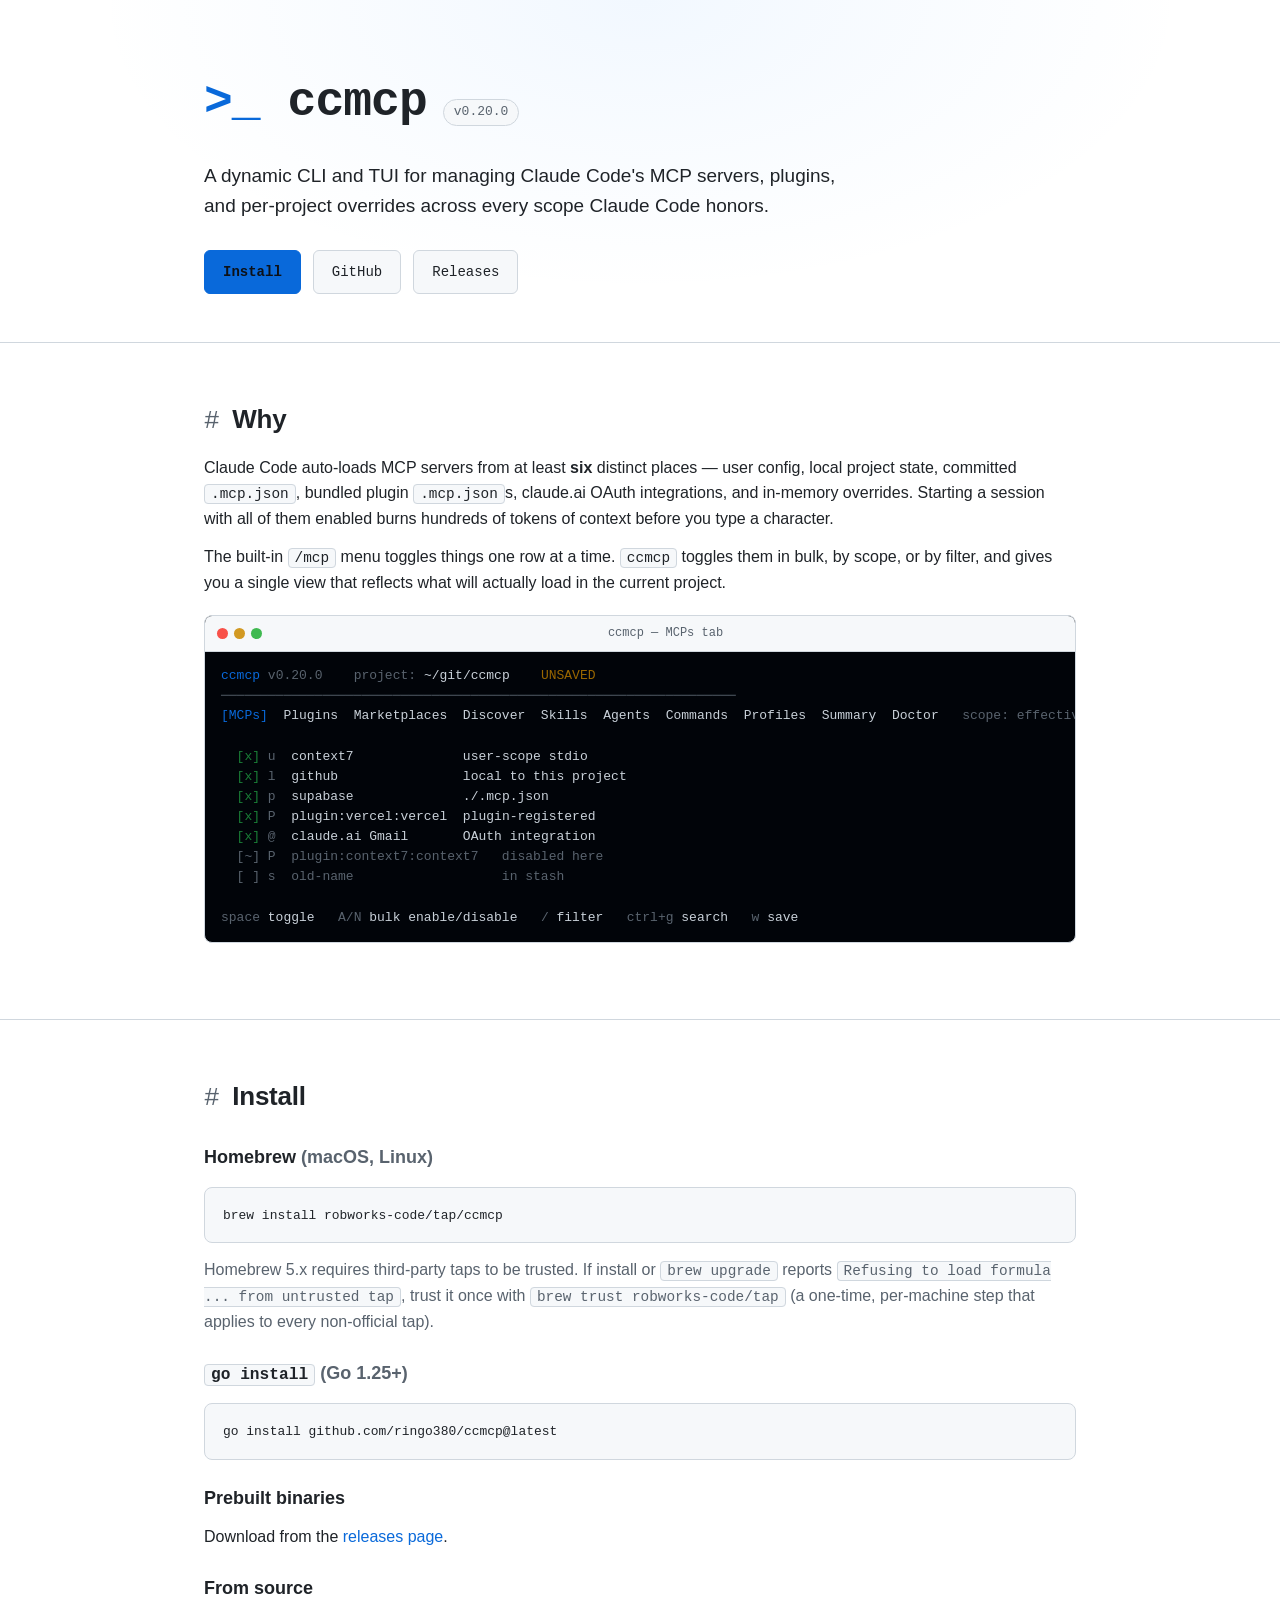
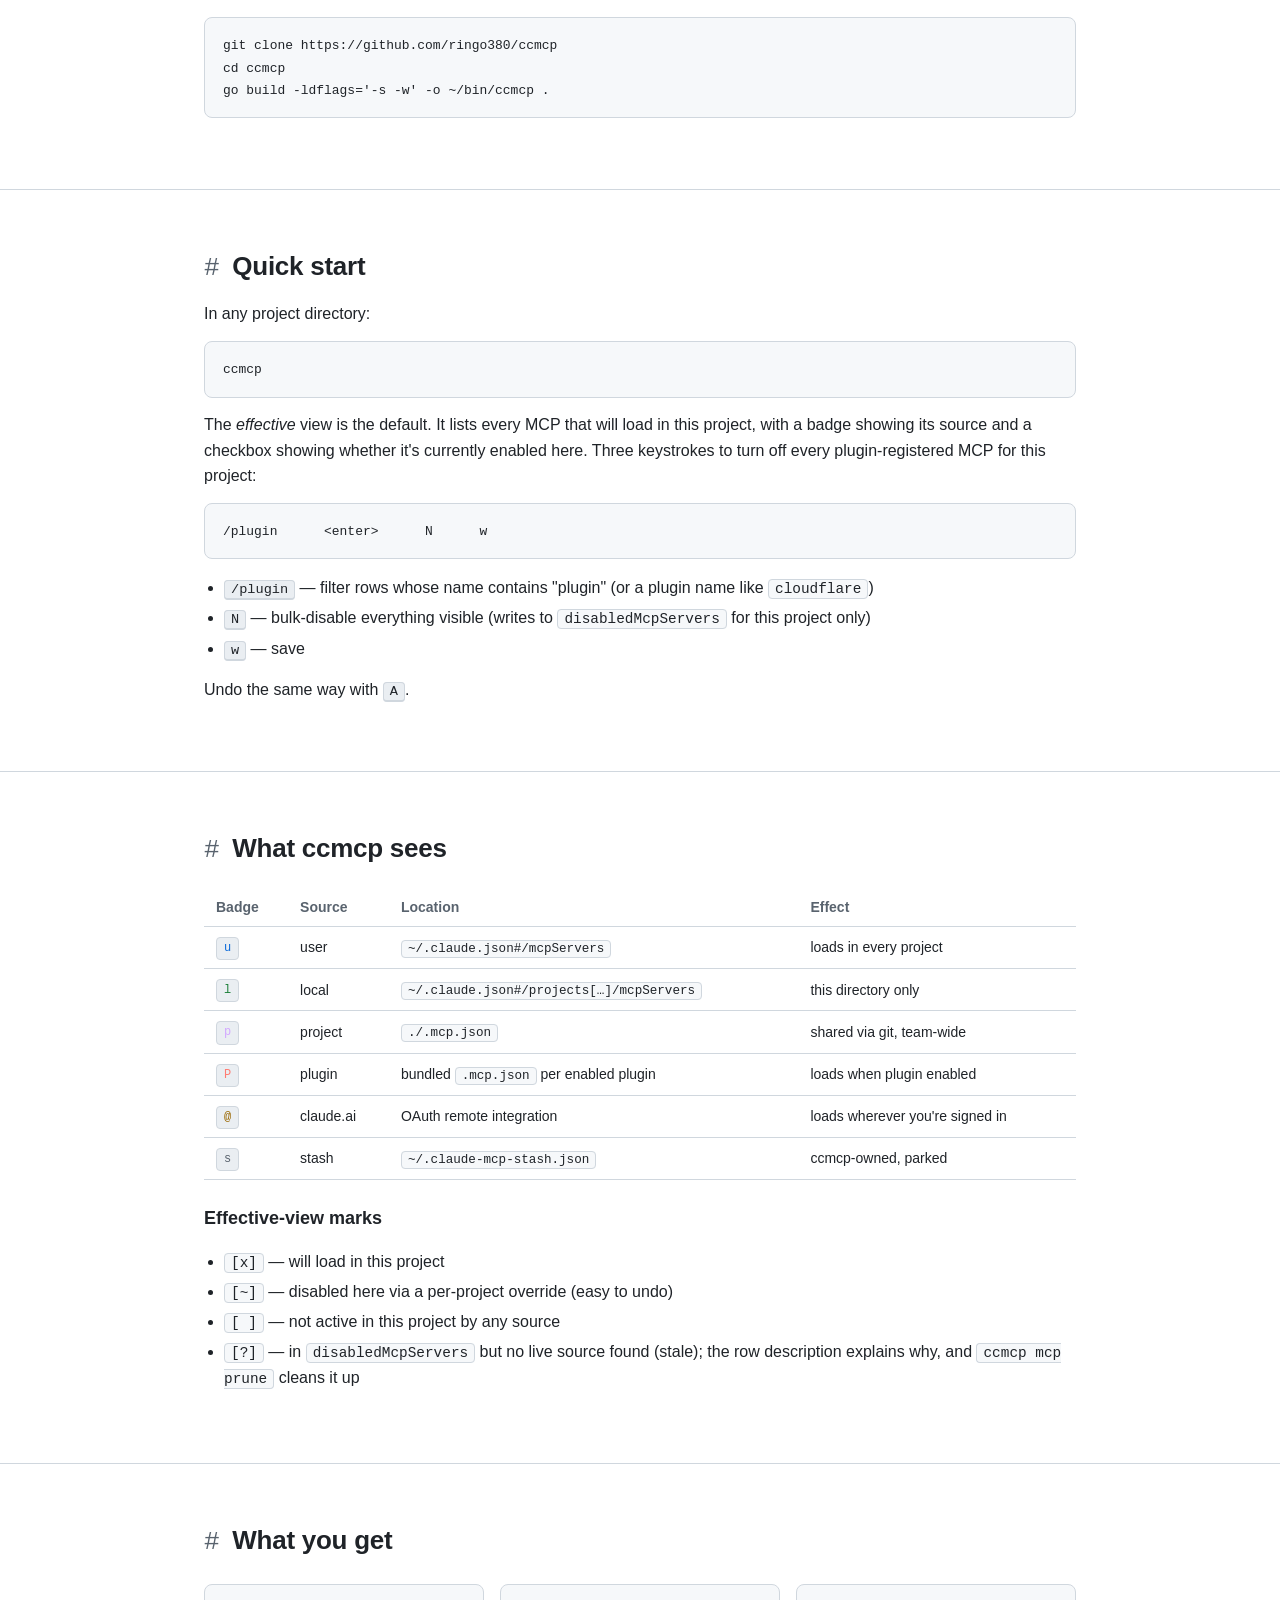
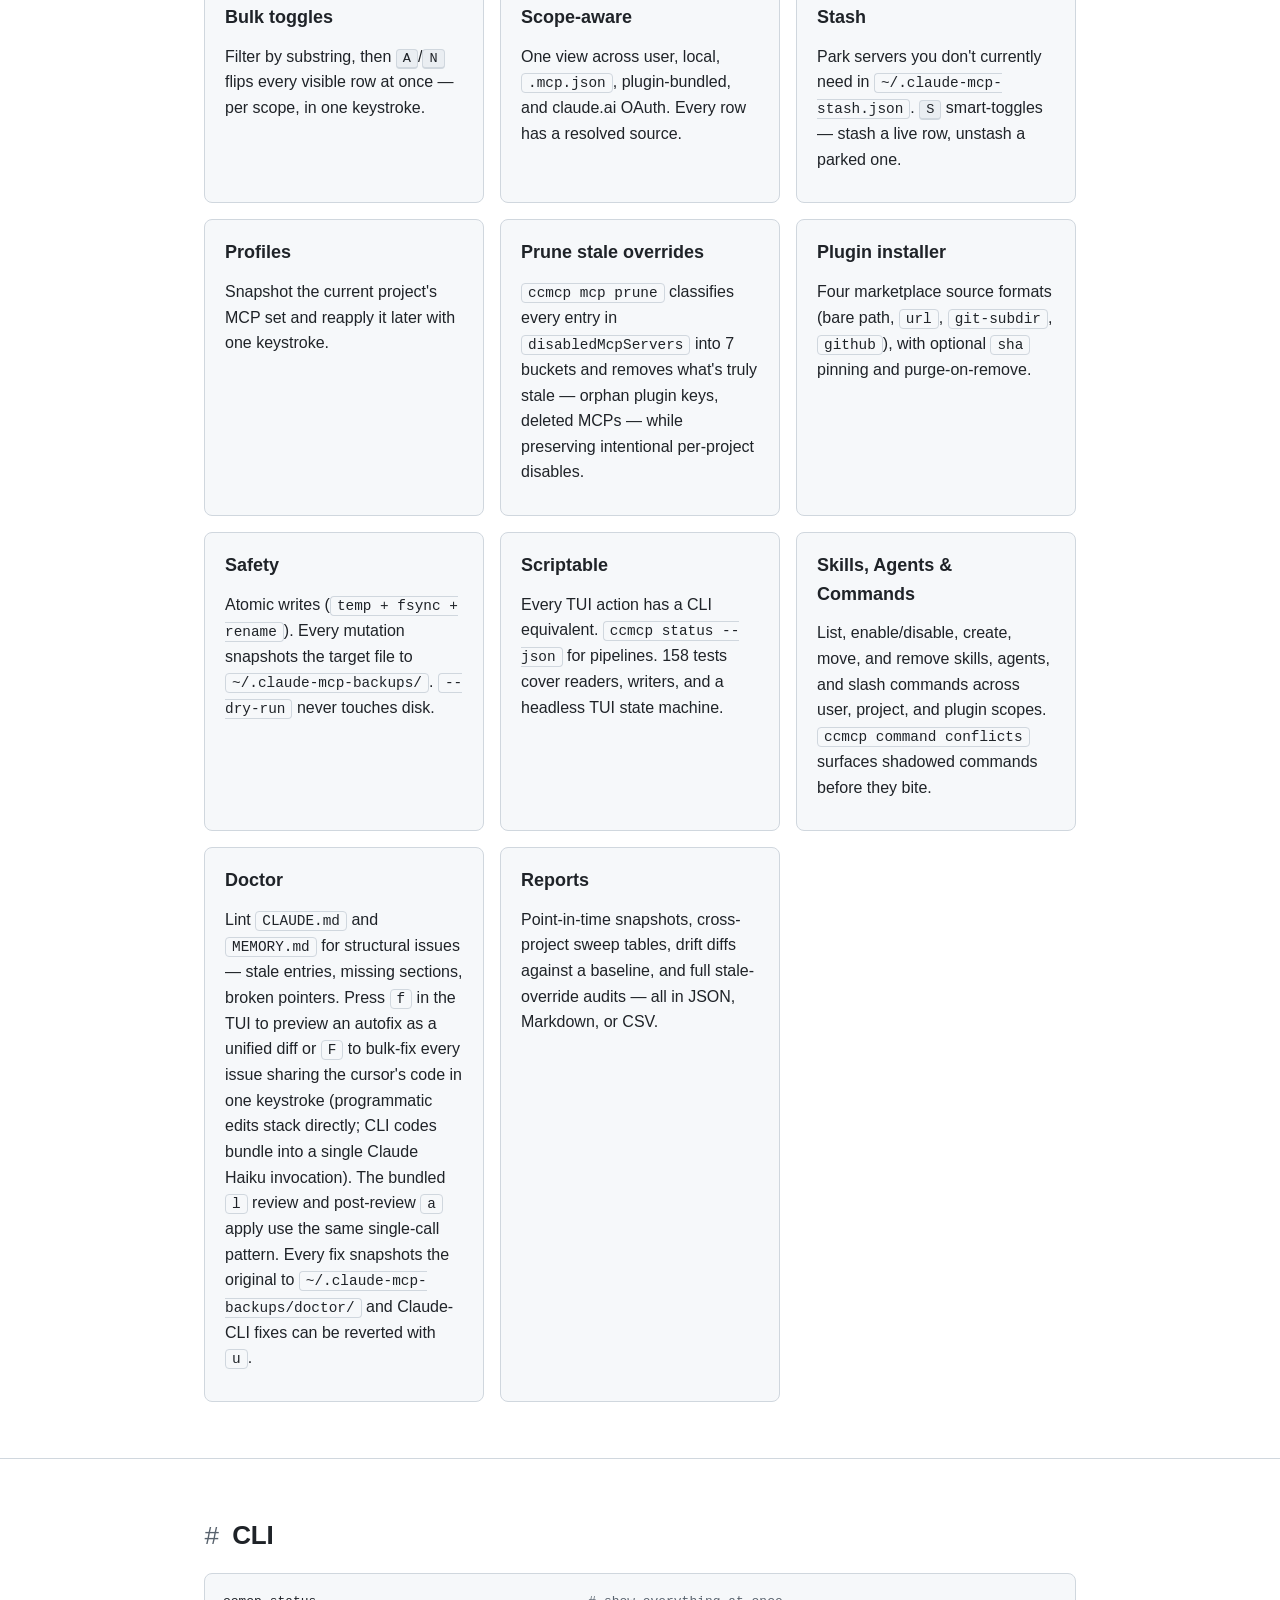
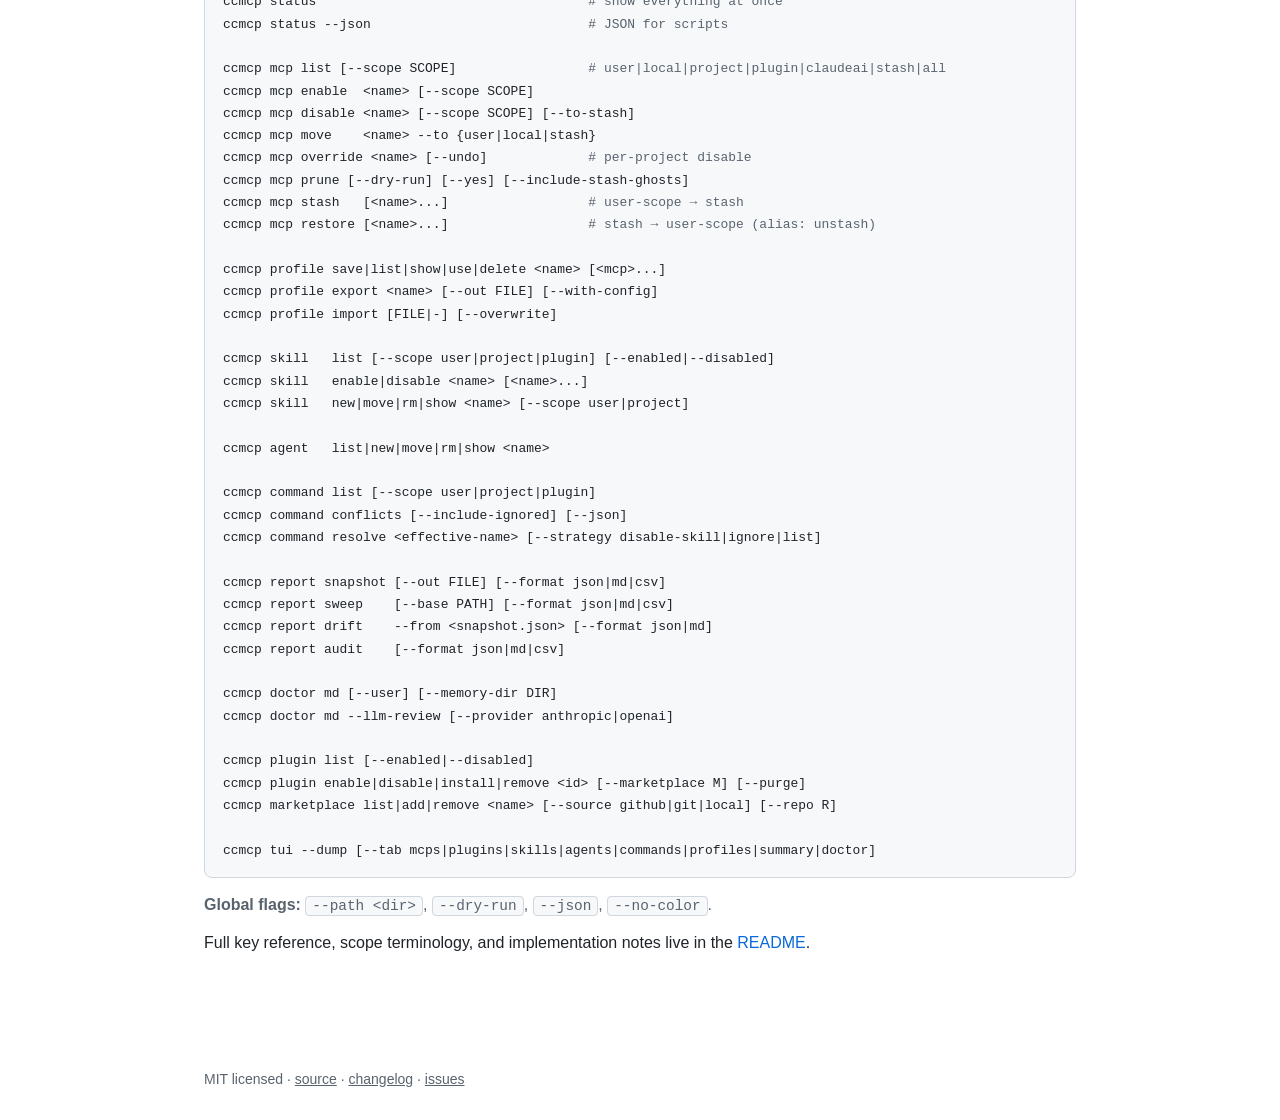
==== docs/ccmcp/index.html @ 75271617 "docs(ccmcp): note Homebrew 5.x tap-trust step in install" ====
<!doctype html>
<html lang="en">
<head>
<meta charset="utf-8">
<meta name="viewport" content="width=device-width,initial-scale=1">
<title>ccmcp — manage Claude Code MCP servers</title>
<meta name="description" content="A dynamic CLI and TUI for managing Claude Code MCP servers, plugins, and per-project overrides across every scope Claude Code honors.">
<meta property="og:title" content="ccmcp">
<meta property="og:description" content="Bulk-toggle Claude Code MCP servers by scope, filter, or plugin. One view across user, local, project, plugin, and claude.ai sources.">
<meta property="og:type" content="website">
<meta property="og:url" content="https://ringo380.github.io/ccmcp/">
<link rel="icon" href="data:image/svg+xml,%3Csvg xmlns='http://www.w3.org/2000/svg' viewBox='0 0 64 64'%3E%3Crect width='64' height='64' rx='10' fill='%230d1117'/%3E%3Ctext x='50%25' y='56%25' font-family='ui-monospace,monospace' font-size='34' font-weight='700' text-anchor='middle' fill='%2358a6ff'%3E&gt;_%3C/text%3E%3C/svg%3E">
<style>
  :root {
    --bg: #0d1117;
    --bg-2: #161b22;
    --bg-3: #1f2630;
    --border: #30363d;
    --fg: #e6edf3;
    --fg-dim: #8b949e;
    --accent: #58a6ff;
    --accent-2: #7ee787;
    --warn: #f0b429;
    --mono: ui-monospace, SFMono-Regular, "SF Mono", Menlo, Consolas, monospace;
    --sans: -apple-system, BlinkMacSystemFont, "Segoe UI", Helvetica, Arial, sans-serif;
  }
  @media (prefers-color-scheme: light) {
    :root {
      --bg: #ffffff;
      --bg-2: #f6f8fa;
      --bg-3: #eaeef2;
      --border: #d0d7de;
      --fg: #1f2328;
      --fg-dim: #59636e;
      --accent: #0969da;
      --accent-2: #1a7f37;
      --warn: #9a6700;
    }
  }
  * { box-sizing: border-box; }
  html, body { margin: 0; padding: 0; }
  body {
    font-family: var(--sans);
    background: var(--bg);
    color: var(--fg);
    line-height: 1.6;
    -webkit-font-smoothing: antialiased;
  }
  a { color: var(--accent); text-decoration: none; }
  a:hover { text-decoration: underline; }
  code, kbd {
    font-family: var(--mono);
    font-size: 0.9em;
  }
  :not(pre) > code {
    background: var(--bg-2);
    border: 1px solid var(--border);
    border-radius: 4px;
    padding: 1px 6px;
  }
  kbd {
    background: var(--bg-3);
    border: 1px solid var(--border);
    border-bottom-width: 2px;
    border-radius: 4px;
    padding: 1px 6px;
    font-size: 0.85em;
  }
  pre {
    background: var(--bg-2);
    border: 1px solid var(--border);
    border-radius: 8px;
    padding: 16px 18px;
    overflow-x: auto;
    font-family: var(--mono);
    font-size: 0.9em;
    line-height: 1.55;
  }
  pre code { background: none; border: 0; padding: 0; }
  .wrap { max-width: 920px; margin: 0 auto; padding: 0 24px; }
  header.hero {
    padding: 64px 0 48px;
    border-bottom: 1px solid var(--border);
    background: radial-gradient(ellipse at top, rgba(88,166,255,0.08), transparent 60%);
  }
  .title-row {
    display: flex;
    align-items: baseline;
    gap: 16px;
    flex-wrap: wrap;
  }
  h1 {
    font-family: var(--mono);
    font-size: 48px;
    margin: 0;
    letter-spacing: -0.02em;
  }
  .prompt { color: var(--accent); }
  .tag {
    font-family: var(--mono);
    font-size: 13px;
    color: var(--fg-dim);
    background: var(--bg-2);
    border: 1px solid var(--border);
    border-radius: 999px;
    padding: 2px 10px;
  }
  .lede {
    font-size: 19px;
    color: var(--fg);
    max-width: 640px;
    margin: 20px 0 28px;
  }
  .cta {
    display: flex;
    gap: 12px;
    flex-wrap: wrap;
  }
  .btn {
    display: inline-block;
    font-family: var(--mono);
    font-size: 14px;
    padding: 10px 18px;
    border-radius: 6px;
    border: 1px solid var(--border);
    background: var(--bg-2);
    color: var(--fg);
  }
  .btn:hover { background: var(--bg-3); text-decoration: none; }
  .btn.primary { background: var(--accent); border-color: var(--accent); color: #0d1117; font-weight: 600; }
  .btn.primary:hover { filter: brightness(1.1); }
  section { padding: 56px 0; border-bottom: 1px solid var(--border); }
  section:last-of-type { border-bottom: 0; }
  h2 {
    font-size: 26px;
    margin: 0 0 8px;
    letter-spacing: -0.01em;
  }
  h2 .hash {
    color: var(--fg-dim);
    font-family: var(--mono);
    font-weight: 400;
    margin-right: 6px;
  }
  h3 { font-size: 18px; margin: 24px 0 8px; }
  p { margin: 12px 0; }
  .muted { color: var(--fg-dim); }
  ul { padding-left: 20px; }
  ul li { margin: 4px 0; }
  .grid {
    display: grid;
    grid-template-columns: repeat(auto-fit, minmax(260px, 1fr));
    gap: 16px;
    margin-top: 20px;
  }
  .card {
    background: var(--bg-2);
    border: 1px solid var(--border);
    border-radius: 8px;
    padding: 18px 20px;
  }
  .card h3 { margin-top: 0; }
  .badge {
    display: inline-block;
    font-family: var(--mono);
    font-size: 12px;
    padding: 1px 7px;
    border-radius: 4px;
    background: var(--bg-3);
    border: 1px solid var(--border);
    color: var(--fg-dim);
    margin-right: 6px;
  }
  .badge.u { color: var(--accent); }
  .badge.l { color: var(--accent-2); }
  .badge.p { color: #d2a8ff; }
  .badge.P { color: #ff7b72; }
  .badge.at { color: var(--warn); }
  .badge.s { color: var(--fg-dim); }
  table {
    width: 100%;
    border-collapse: collapse;
    margin-top: 16px;
    font-size: 14px;
  }
  th, td {
    text-align: left;
    padding: 8px 12px;
    border-bottom: 1px solid var(--border);
  }
  th { color: var(--fg-dim); font-weight: 600; }
  td code { white-space: nowrap; }
  .term {
    background: #010409;
    border: 1px solid var(--border);
    border-radius: 8px;
    overflow: hidden;
    margin: 20px 0;
    font-family: var(--mono);
    font-size: 13px;
    line-height: 1.55;
  }
  .term-bar {
    background: var(--bg-2);
    padding: 8px 12px;
    display: flex;
    gap: 6px;
    align-items: center;
    border-bottom: 1px solid var(--border);
  }
  .term-bar .dot { width: 11px; height: 11px; border-radius: 50%; background: #30363d; }
  .term-bar .dot.r { background: #f85149; }
  .term-bar .dot.y { background: #d29922; }
  .term-bar .dot.g { background: #3fb950; }
  .term-bar .title {
    margin-left: auto;
    margin-right: auto;
    color: var(--fg-dim);
    font-size: 12px;
  }
  .term-body { padding: 14px 16px; color: #c9d1d9; white-space: pre; overflow-x: auto; }
  .term-body .acc { color: var(--accent); }
  .term-body .grn { color: var(--accent-2); }
  .term-body .dim { color: var(--fg-dim); }
  .term-body .warn { color: var(--warn); }
  footer {
    padding: 32px 0 48px;
    color: var(--fg-dim);
    font-size: 14px;
  }
  footer a { color: var(--fg-dim); text-decoration: underline; }
  footer a:hover { color: var(--fg); }
  @media (max-width: 600px) {
    h1 { font-size: 36px; }
    .lede { font-size: 17px; }
    section { padding: 40px 0; }
  }
</style>
</head>
<body>

<header class="hero">
  <div class="wrap">
    <div class="title-row">
      <h1><span class="prompt">&gt;_</span> ccmcp</h1>
      <span class="tag" id="version">v0.20.0</span>
    </div>
    <p class="lede">A dynamic CLI and TUI for managing Claude Code's MCP servers, plugins, and per-project overrides across every scope Claude Code honors.</p>
    <div class="cta">
      <a class="btn primary" href="#install">Install</a>
      <a class="btn" href="https://github.com/ringo380/ccmcp">GitHub</a>
      <a class="btn" href="https://github.com/ringo380/ccmcp/releases/latest">Releases</a>
    </div>
  </div>
</header>

<section id="why">
  <div class="wrap">
    <h2><span class="hash">#</span> Why</h2>
    <p>Claude Code auto-loads MCP servers from at least <strong>six</strong> distinct places — user config, local project state, committed <code>.mcp.json</code>, bundled plugin <code>.mcp.json</code>s, claude.ai OAuth integrations, and in-memory overrides. Starting a session with all of them enabled burns hundreds of tokens of context before you type a character.</p>
    <p>The built-in <code>/mcp</code> menu toggles things one row at a time. <code>ccmcp</code> toggles them in bulk, by scope, or by filter, and gives you a single view that reflects what will actually load in the current project.</p>

    <div class="term">
      <div class="term-bar">
        <span class="dot r"></span><span class="dot y"></span><span class="dot g"></span>
        <span class="title">ccmcp — MCPs tab</span>
      </div>
      <div class="term-body"><span class="acc">ccmcp</span> <span class="dim">v0.20.0</span>    <span class="dim">project:</span> ~/git/ccmcp    <span class="warn">UNSAVED</span>
<span class="dim">──────────────────────────────────────────────────────────────────</span>
<span class="acc">[MCPs]</span>  Plugins  Marketplaces  Discover  Skills  Agents  Commands  Profiles  Summary  Doctor   <span class="dim">scope: effective</span>

  <span class="grn">[x]</span> <span class="dim">u</span>  context7              user-scope stdio
  <span class="grn">[x]</span> <span class="dim">l</span>  github                local to this project
  <span class="grn">[x]</span> <span class="dim">p</span>  supabase              ./.mcp.json
  <span class="grn">[x]</span> <span class="dim">P</span>  plugin:vercel:vercel  plugin-registered
  <span class="grn">[x]</span> <span class="dim">@</span>  claude.ai Gmail       OAuth integration
  <span class="dim">[~] P  plugin:context7:context7   disabled here</span>
  <span class="dim">[ ] s  old-name                   in stash</span>

<span class="dim">space</span> toggle   <span class="dim">A/N</span> bulk enable/disable   <span class="dim">/</span> filter   <span class="dim">ctrl+g</span> search   <span class="dim">w</span> save</div>
    </div>
  </div>
</section>

<section id="install">
  <div class="wrap">
    <h2><span class="hash">#</span> Install</h2>

    <h3>Homebrew <span class="muted">(macOS, Linux)</span></h3>
<pre><code>brew install robworks-code/tap/ccmcp</code></pre>
    <p class="muted">Homebrew 5.x requires third-party taps to be trusted. If install or <code>brew upgrade</code> reports <code>Refusing to load formula ... from untrusted tap</code>, trust it once with <code>brew trust robworks-code/tap</code> (a one-time, per-machine step that applies to every non-official tap).</p>

    <h3><code>go install</code> <span class="muted">(Go 1.25+)</span></h3>
<pre><code>go install github.com/ringo380/ccmcp@latest</code></pre>

    <h3>Prebuilt binaries</h3>
    <p>Download from the <a href="https://github.com/ringo380/ccmcp/releases/latest">releases page</a>.</p>

    <h3>From source</h3>
<pre><code>git clone https://github.com/ringo380/ccmcp
cd ccmcp
go build -ldflags='-s -w' -o ~/bin/ccmcp .</code></pre>
  </div>
</section>

<section id="quickstart">
  <div class="wrap">
    <h2><span class="hash">#</span> Quick start</h2>
    <p>In any project directory:</p>
<pre><code>ccmcp</code></pre>
    <p>The <em>effective</em> view is the default. It lists every MCP that will load in this project, with a badge showing its source and a checkbox showing whether it's currently enabled here. Three keystrokes to turn off every plugin-registered MCP for this project:</p>
<pre><code>/plugin      &lt;enter&gt;      N      w</code></pre>
    <ul>
      <li><kbd>/plugin</kbd> — filter rows whose name contains "plugin" (or a plugin name like <code>cloudflare</code>)</li>
      <li><kbd>N</kbd> — bulk-disable everything visible (writes to <code>disabledMcpServers</code> for this project only)</li>
      <li><kbd>w</kbd> — save</li>
    </ul>
    <p>Undo the same way with <kbd>A</kbd>.</p>
  </div>
</section>

<section id="sources">
  <div class="wrap">
    <h2><span class="hash">#</span> What ccmcp sees</h2>
    <table>
      <thead><tr><th>Badge</th><th>Source</th><th>Location</th><th>Effect</th></tr></thead>
      <tbody>
        <tr><td><span class="badge u">u</span></td><td>user</td><td><code>~/.claude.json#/mcpServers</code></td><td>loads in every project</td></tr>
        <tr><td><span class="badge l">l</span></td><td>local</td><td><code>~/.claude.json#/projects[…]/mcpServers</code></td><td>this directory only</td></tr>
        <tr><td><span class="badge p">p</span></td><td>project</td><td><code>./.mcp.json</code></td><td>shared via git, team-wide</td></tr>
        <tr><td><span class="badge P">P</span></td><td>plugin</td><td>bundled <code>.mcp.json</code> per enabled plugin</td><td>loads when plugin enabled</td></tr>
        <tr><td><span class="badge at">@</span></td><td>claude.ai</td><td>OAuth remote integration</td><td>loads wherever you're signed in</td></tr>
        <tr><td><span class="badge s">s</span></td><td>stash</td><td><code>~/.claude-mcp-stash.json</code></td><td>ccmcp-owned, parked</td></tr>
      </tbody>
    </table>
    <h3>Effective-view marks</h3>
    <ul>
      <li><code>[x]</code> — will load in this project</li>
      <li><code>[~]</code> — disabled here via a per-project override (easy to undo)</li>
      <li><code>[ ]</code> — not active in this project by any source</li>
      <li><code>[?]</code> — in <code>disabledMcpServers</code> but no live source found (stale); the row description explains why, and <code>ccmcp mcp prune</code> cleans it up</li>
    </ul>
  </div>
</section>

<section id="features">
  <div class="wrap">
    <h2><span class="hash">#</span> What you get</h2>
    <div class="grid">
      <div class="card">
        <h3>Bulk toggles</h3>
        <p>Filter by substring, then <kbd>A</kbd>/<kbd>N</kbd> flips every visible row at once — per scope, in one keystroke.</p>
      </div>
      <div class="card">
        <h3>Scope-aware</h3>
        <p>One view across user, local, <code>.mcp.json</code>, plugin-bundled, and claude.ai OAuth. Every row has a resolved source.</p>
      </div>
      <div class="card">
        <h3>Stash</h3>
        <p>Park servers you don't currently need in <code>~/.claude-mcp-stash.json</code>. <kbd>S</kbd> smart-toggles — stash a live row, unstash a parked one.</p>
      </div>
      <div class="card">
        <h3>Profiles</h3>
        <p>Snapshot the current project's MCP set and reapply it later with one keystroke.</p>
      </div>
      <div class="card">
        <h3>Prune stale overrides</h3>
        <p><code>ccmcp mcp prune</code> classifies every entry in <code>disabledMcpServers</code> into 7 buckets and removes what's truly stale — orphan plugin keys, deleted MCPs — while preserving intentional per-project disables.</p>
      </div>
      <div class="card">
        <h3>Plugin installer</h3>
        <p>Four marketplace source formats (bare path, <code>url</code>, <code>git-subdir</code>, <code>github</code>), with optional <code>sha</code> pinning and purge-on-remove.</p>
      </div>
      <div class="card">
        <h3>Safety</h3>
        <p>Atomic writes (<code>temp + fsync + rename</code>). Every mutation snapshots the target file to <code>~/.claude-mcp-backups/</code>. <code>--dry-run</code> never touches disk.</p>
      </div>
      <div class="card">
        <h3>Scriptable</h3>
        <p>Every TUI action has a CLI equivalent. <code>ccmcp status --json</code> for pipelines. 158 tests cover readers, writers, and a headless TUI state machine.</p>
      </div>
      <div class="card">
        <h3>Skills, Agents &amp; Commands</h3>
        <p>List, enable/disable, create, move, and remove skills, agents, and slash commands across user, project, and plugin scopes. <code>ccmcp command conflicts</code> surfaces shadowed commands before they bite.</p>
      </div>
      <div class="card">
        <h3>Doctor</h3>
        <p>Lint <code>CLAUDE.md</code> and <code>MEMORY.md</code> for structural issues — stale entries, missing sections, broken pointers. Press <code>f</code> in the TUI to preview an autofix as a unified diff or <code>F</code> to bulk-fix every issue sharing the cursor's code in one keystroke (programmatic edits stack directly; CLI codes bundle into a single Claude Haiku invocation). The bundled <code>l</code> review and post-review <code>a</code> apply use the same single-call pattern. Every fix snapshots the original to <code>~/.claude-mcp-backups/doctor/</code> and Claude-CLI fixes can be reverted with <code>u</code>.</p>
      </div>
      <div class="card">
        <h3>Reports</h3>
        <p>Point-in-time snapshots, cross-project sweep tables, drift diffs against a baseline, and full stale-override audits — all in JSON, Markdown, or CSV.</p>
      </div>
    </div>
  </div>
</section>

<section id="cli">
  <div class="wrap">
    <h2><span class="hash">#</span> CLI</h2>
<pre><code>ccmcp status                                   <span class="muted"># show everything at once</span>
ccmcp status --json                            <span class="muted"># JSON for scripts</span>

ccmcp mcp list [--scope SCOPE]                 <span class="muted"># user|local|project|plugin|claudeai|stash|all</span>
ccmcp mcp enable  &lt;name&gt; [--scope SCOPE]
ccmcp mcp disable &lt;name&gt; [--scope SCOPE] [--to-stash]
ccmcp mcp move    &lt;name&gt; --to {user|local|stash}
ccmcp mcp override &lt;name&gt; [--undo]             <span class="muted"># per-project disable</span>
ccmcp mcp prune [--dry-run] [--yes] [--include-stash-ghosts]
ccmcp mcp stash   [&lt;name&gt;...]                  <span class="muted"># user-scope → stash</span>
ccmcp mcp restore [&lt;name&gt;...]                  <span class="muted"># stash → user-scope (alias: unstash)</span>

ccmcp profile save|list|show|use|delete &lt;name&gt; [&lt;mcp&gt;...]
ccmcp profile export &lt;name&gt; [--out FILE] [--with-config]
ccmcp profile import [FILE|-] [--overwrite]

ccmcp skill   list [--scope user|project|plugin] [--enabled|--disabled]
ccmcp skill   enable|disable &lt;name&gt; [&lt;name&gt;...]
ccmcp skill   new|move|rm|show &lt;name&gt; [--scope user|project]

ccmcp agent   list|new|move|rm|show &lt;name&gt;

ccmcp command list [--scope user|project|plugin]
ccmcp command conflicts [--include-ignored] [--json]
ccmcp command resolve &lt;effective-name&gt; [--strategy disable-skill|ignore|list]

ccmcp report snapshot [--out FILE] [--format json|md|csv]
ccmcp report sweep    [--base PATH] [--format json|md|csv]
ccmcp report drift    --from &lt;snapshot.json&gt; [--format json|md]
ccmcp report audit    [--format json|md|csv]

ccmcp doctor md [--user] [--memory-dir DIR]
ccmcp doctor md --llm-review [--provider anthropic|openai]

ccmcp plugin list [--enabled|--disabled]
ccmcp plugin enable|disable|install|remove &lt;id&gt; [--marketplace M] [--purge]
ccmcp marketplace list|add|remove &lt;name&gt; [--source github|git|local] [--repo R]

ccmcp tui --dump [--tab mcps|plugins|skills|agents|commands|profiles|summary|doctor]</code></pre>
    <p class="muted"><strong>Global flags:</strong> <code>--path &lt;dir&gt;</code>, <code>--dry-run</code>, <code>--json</code>, <code>--no-color</code>.</p>
    <p>Full key reference, scope terminology, and implementation notes live in the <a href="https://github.com/ringo380/ccmcp#readme">README</a>.</p>
  </div>
</section>

<footer>
  <div class="wrap">
    <p>
      MIT licensed ·
      <a href="https://github.com/ringo380/ccmcp">source</a> ·
      <a href="https://github.com/ringo380/ccmcp/blob/main/CHANGELOG.md">changelog</a> ·
      <a href="https://github.com/ringo380/ccmcp/issues">issues</a>
    </p>
  </div>
</footer>

<script>
  // Pull the latest release tag at view time so the version tag stays fresh
  // without requiring a rebuild for every release.
  fetch('https://api.github.com/repos/ringo380/ccmcp/releases/latest')
    .then(r => r.ok ? r.json() : null)
    .then(d => { if (d && d.tag_name) document.getElementById('version').textContent = d.tag_name; })
    .catch(() => {});
</script>

</body>
</html>
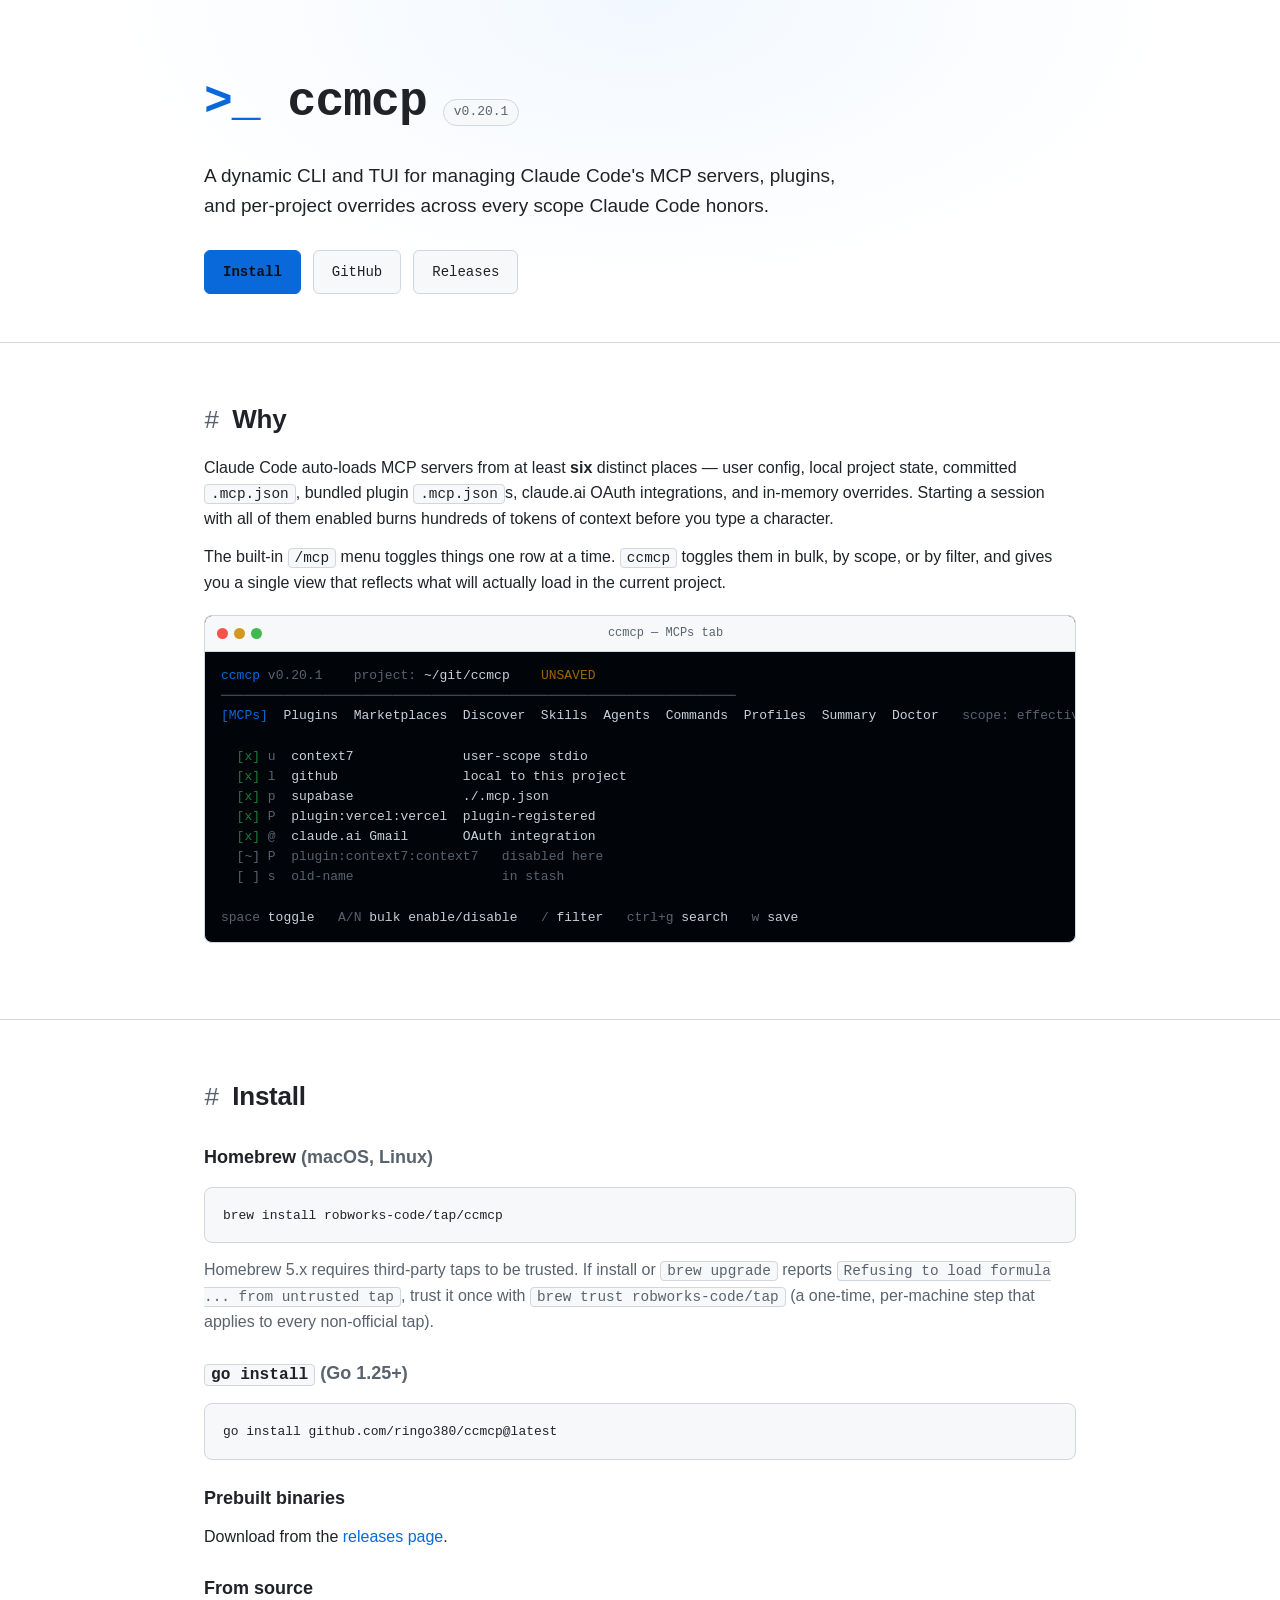
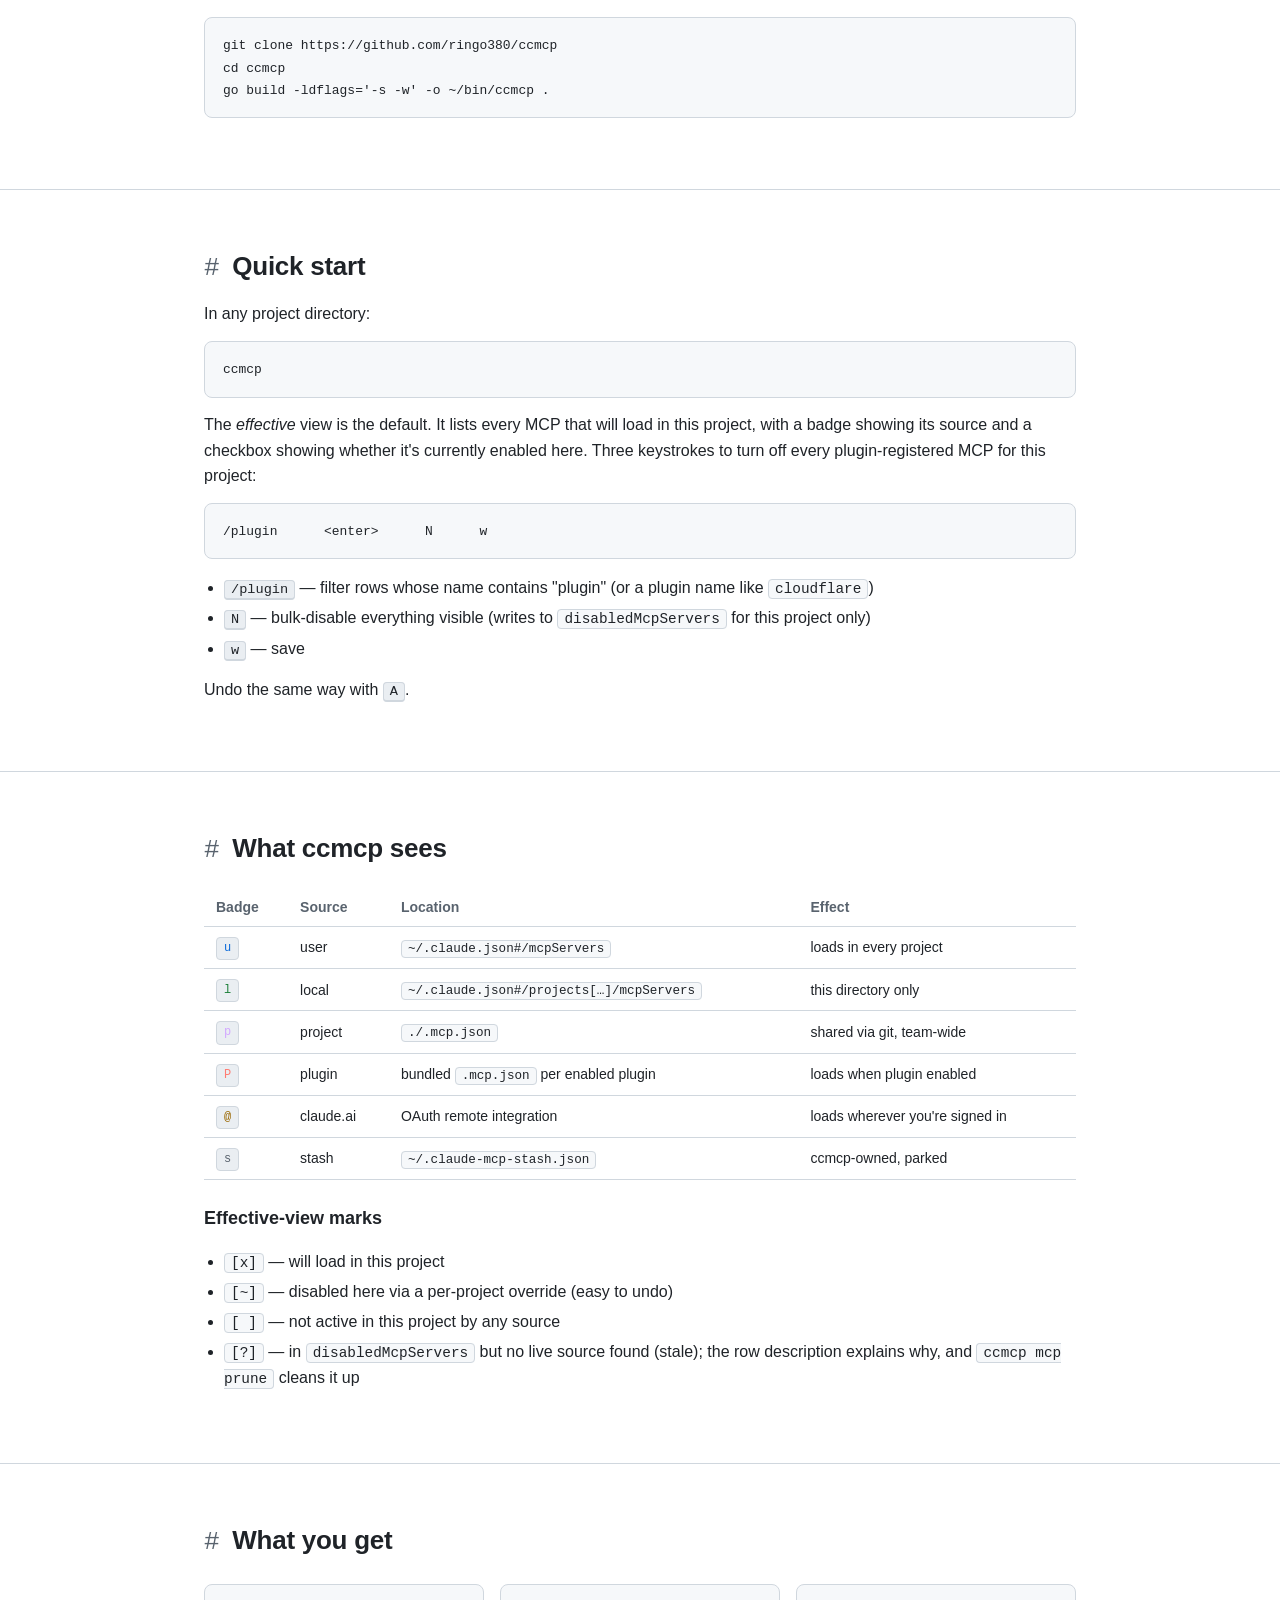
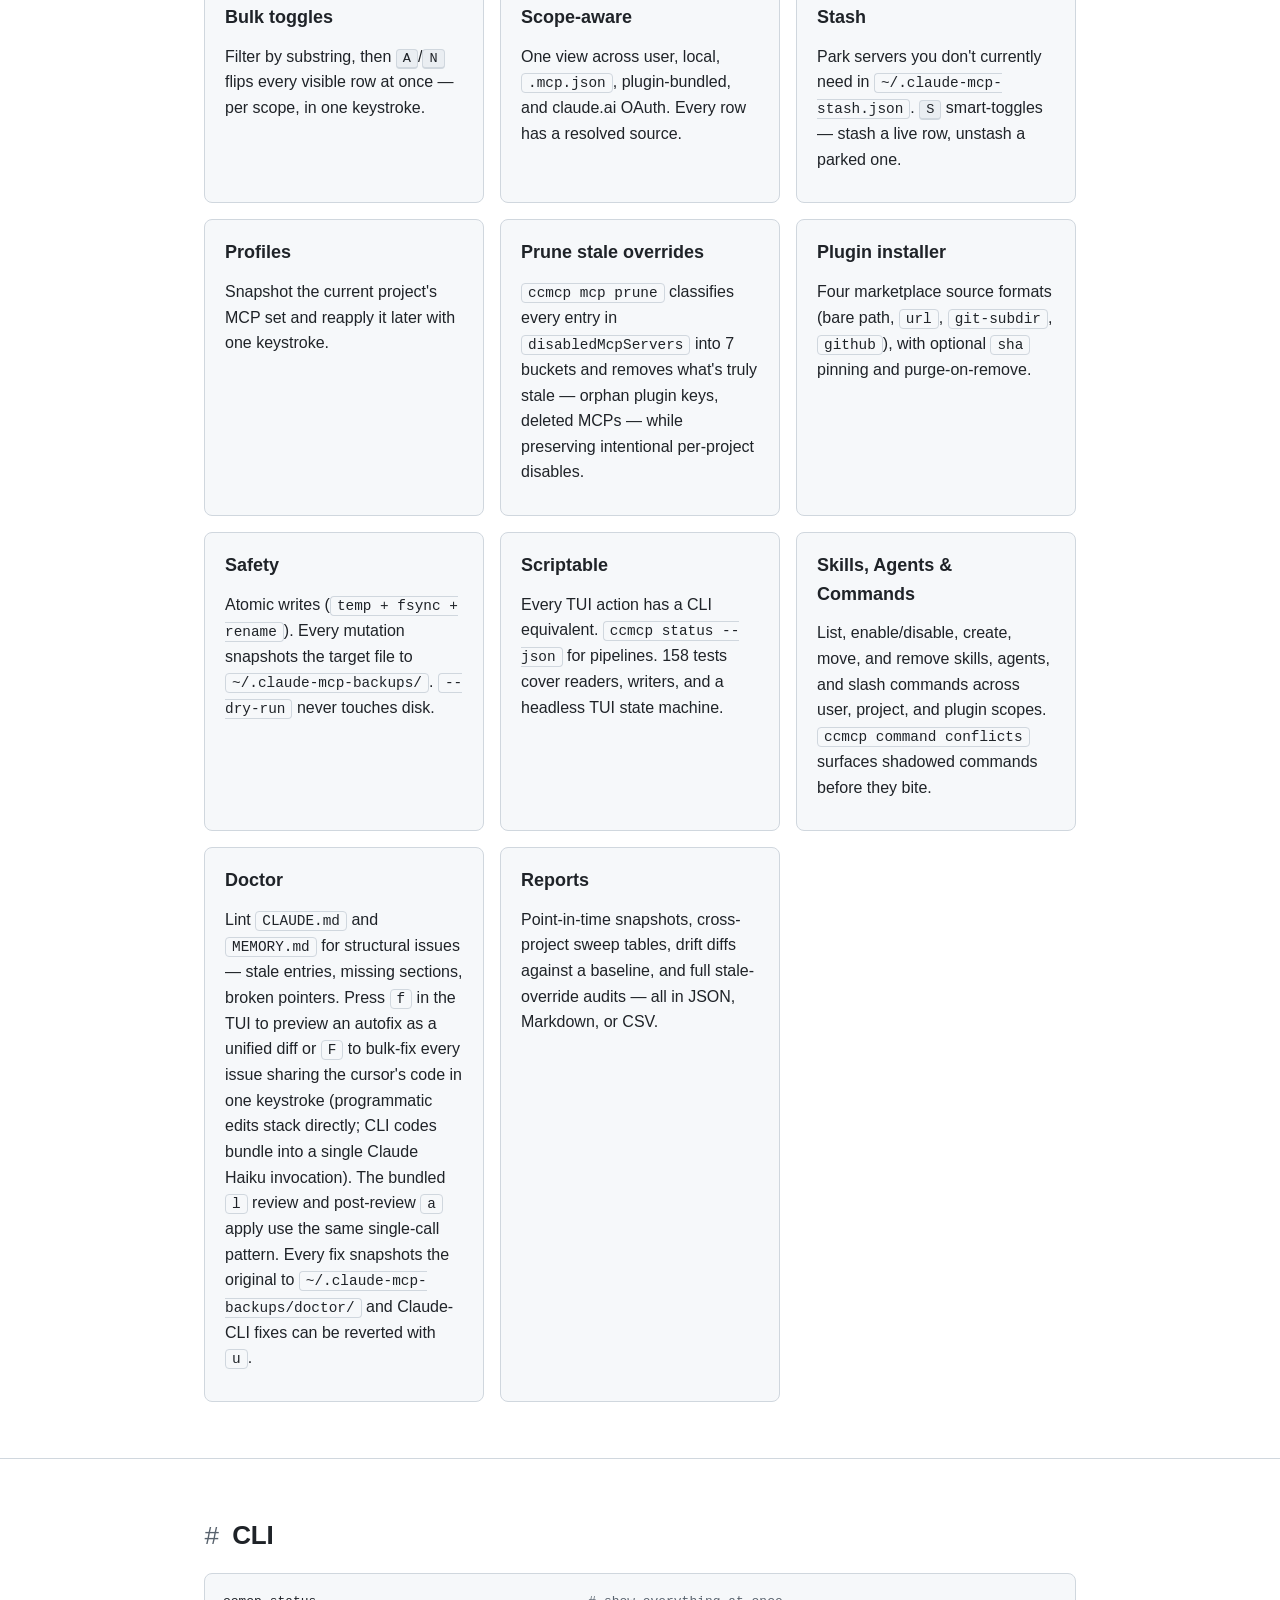
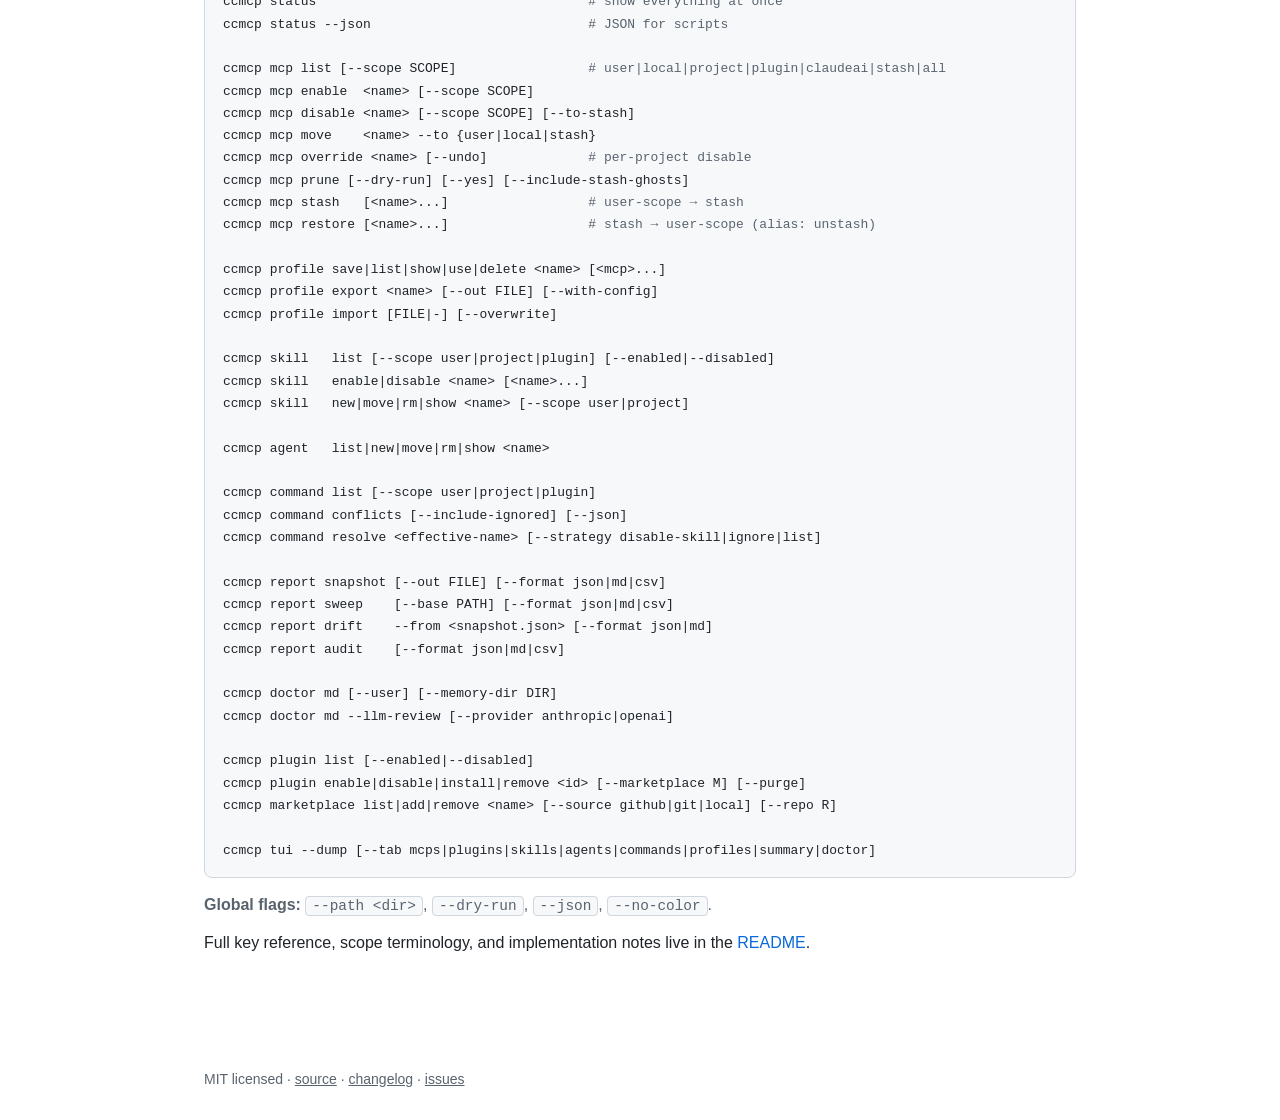
==== commit 7c0430de: "docs(ccmcp): sync to v0.20.1" ====
--- a/docs/ccmcp/index.html
+++ b/docs/ccmcp/index.html
@@ -243,7 +243,7 @@
   <div class="wrap">
     <div class="title-row">
       <h1><span class="prompt">&gt;_</span> ccmcp</h1>
-      <span class="tag" id="version">v0.20.0</span>
+      <span class="tag" id="version">v0.20.1</span>
     </div>
     <p class="lede">A dynamic CLI and TUI for managing Claude Code's MCP servers, plugins, and per-project overrides across every scope Claude Code honors.</p>
     <div class="cta">
@@ -265,7 +265,7 @@
         <span class="dot r"></span><span class="dot y"></span><span class="dot g"></span>
         <span class="title">ccmcp — MCPs tab</span>
       </div>
-      <div class="term-body"><span class="acc">ccmcp</span> <span class="dim">v0.20.0</span>    <span class="dim">project:</span> ~/git/ccmcp    <span class="warn">UNSAVED</span>
+      <div class="term-body"><span class="acc">ccmcp</span> <span class="dim">v0.20.1</span>    <span class="dim">project:</span> ~/git/ccmcp    <span class="warn">UNSAVED</span>
 <span class="dim">──────────────────────────────────────────────────────────────────</span>
 <span class="acc">[MCPs]</span>  Plugins  Marketplaces  Discover  Skills  Agents  Commands  Profiles  Summary  Doctor   <span class="dim">scope: effective</span>
 
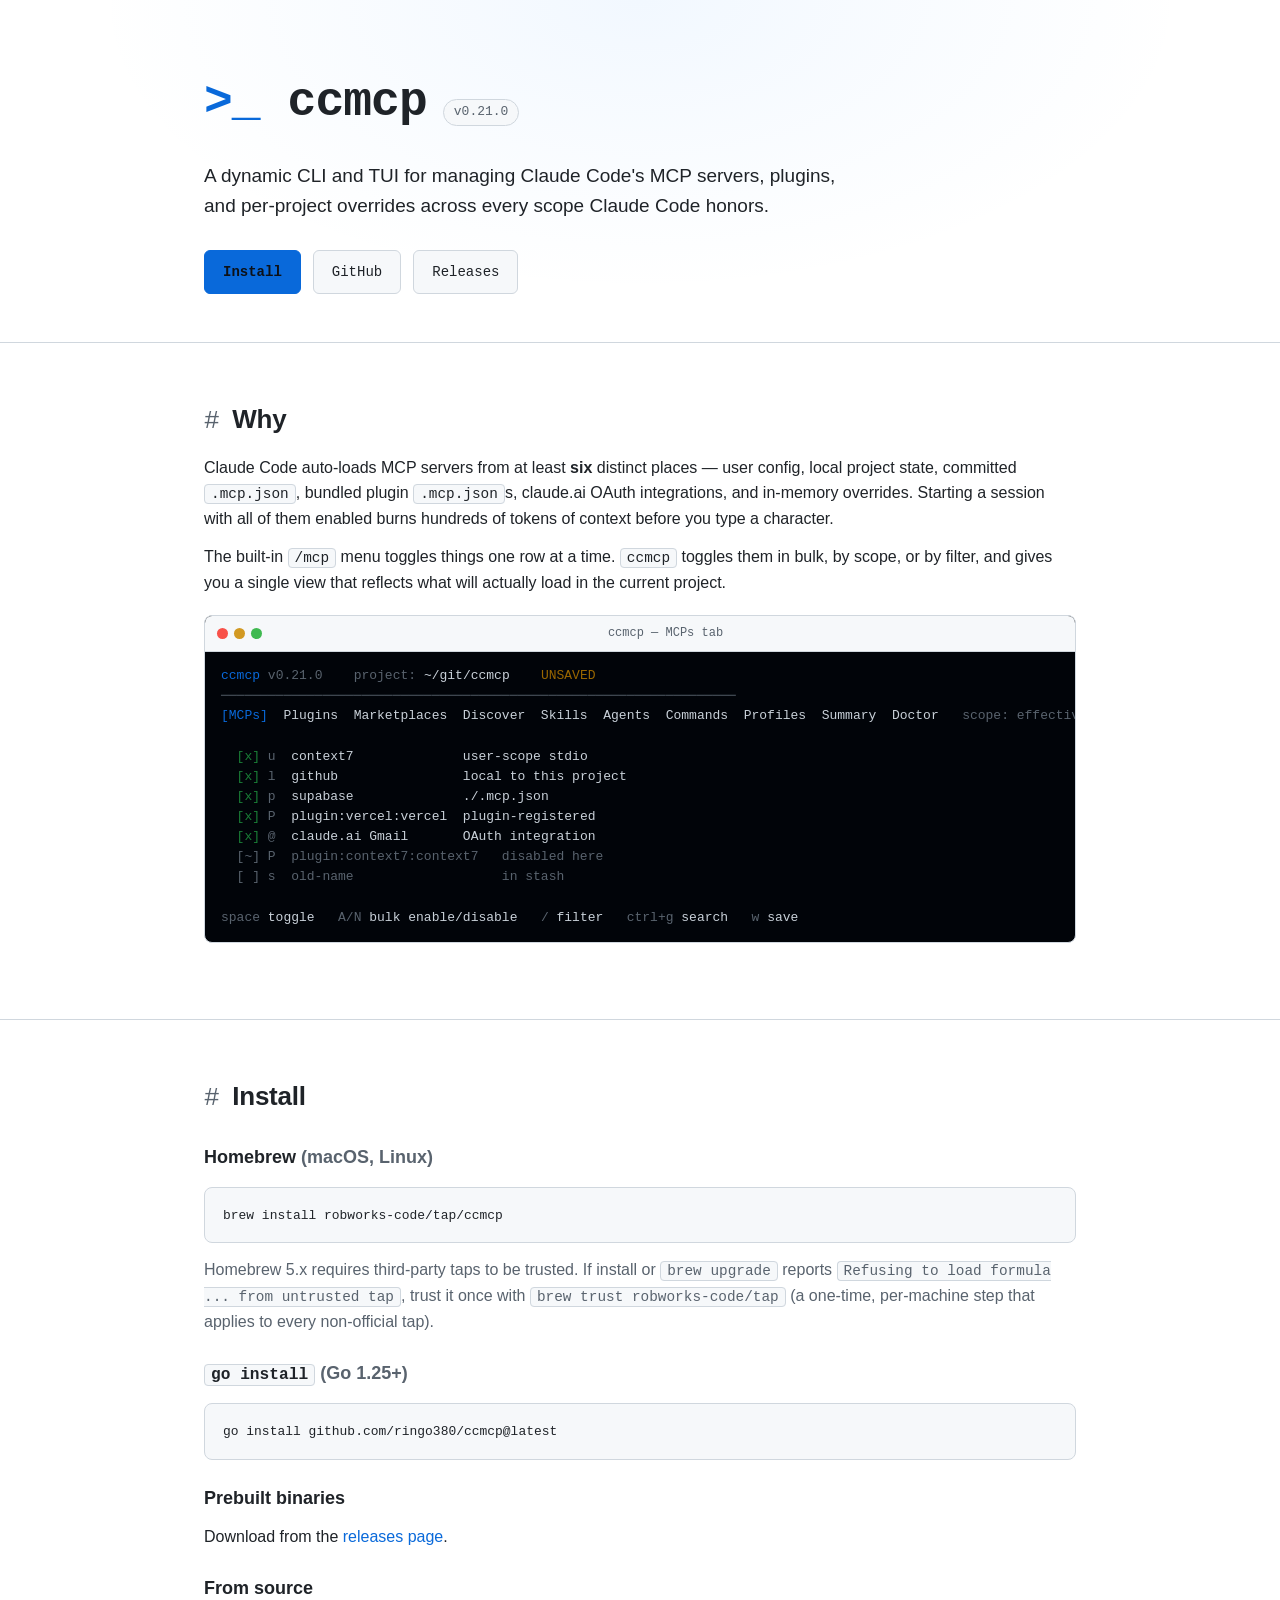
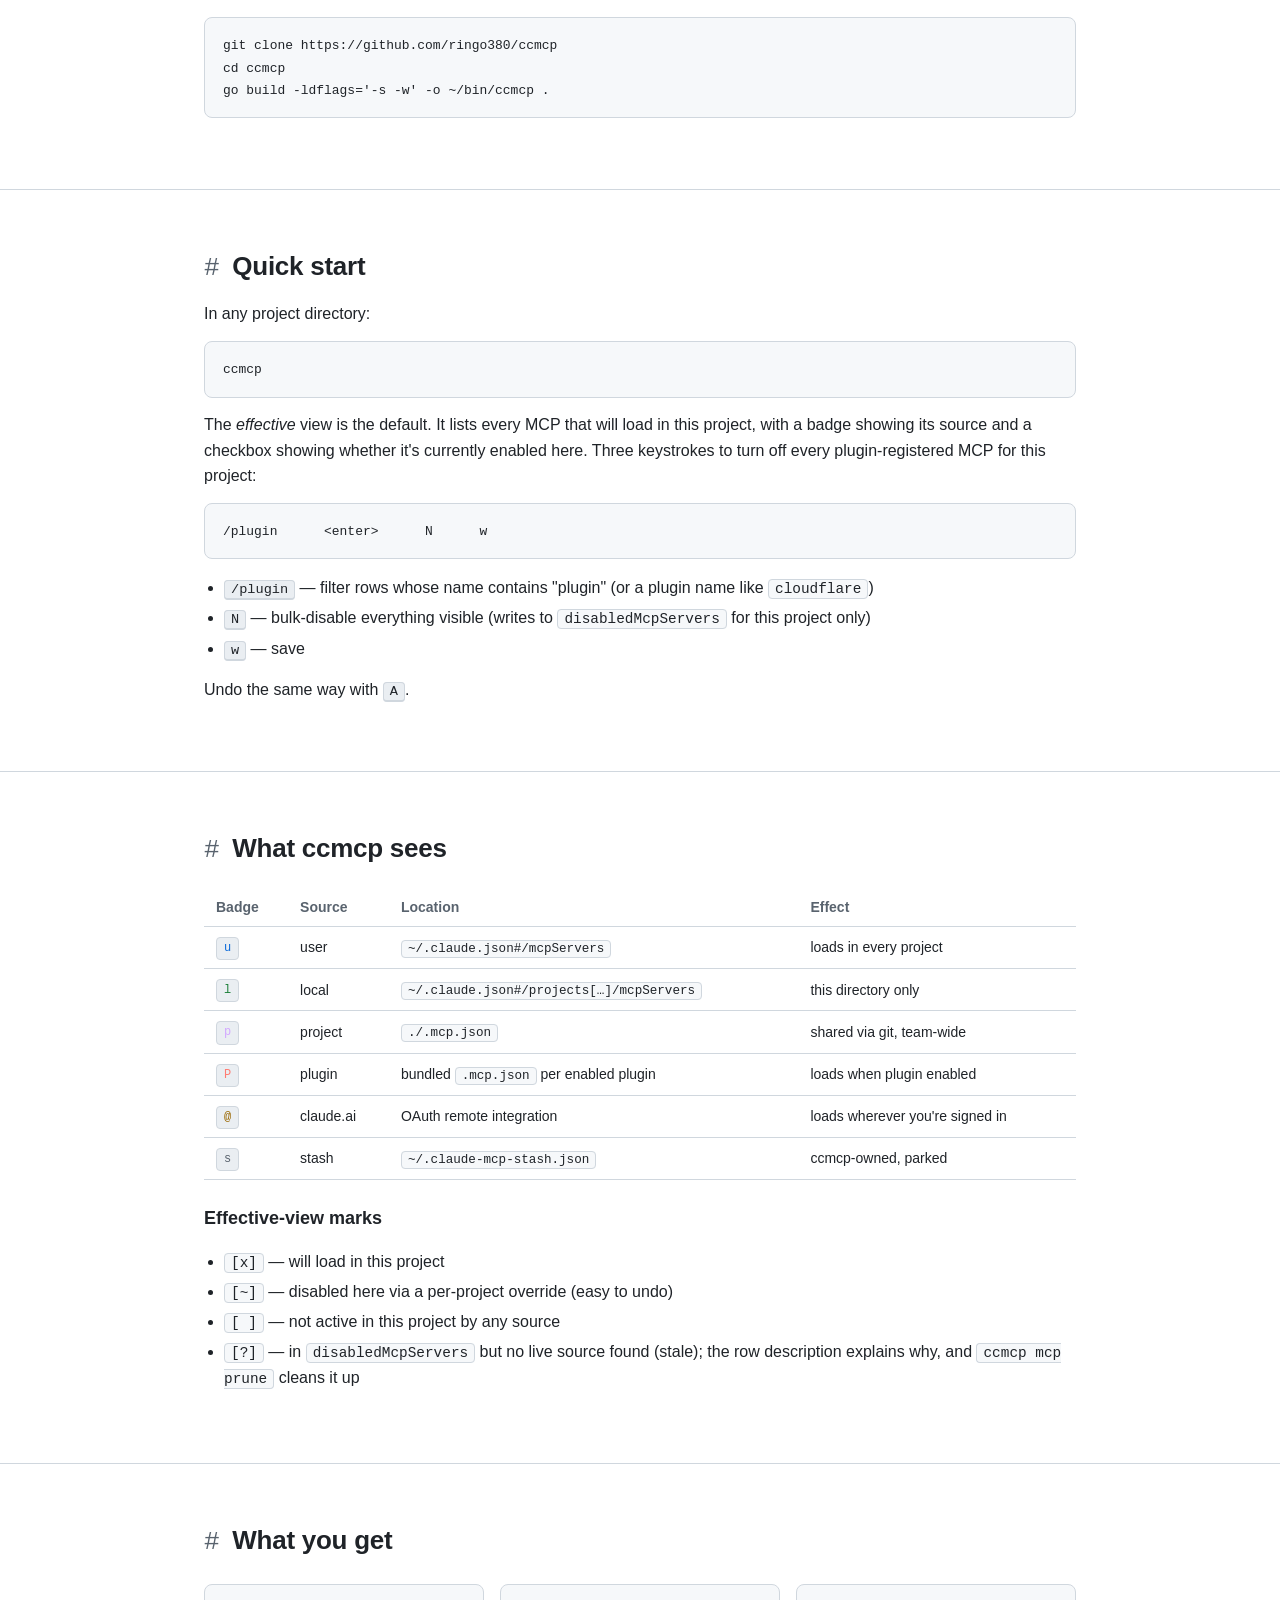
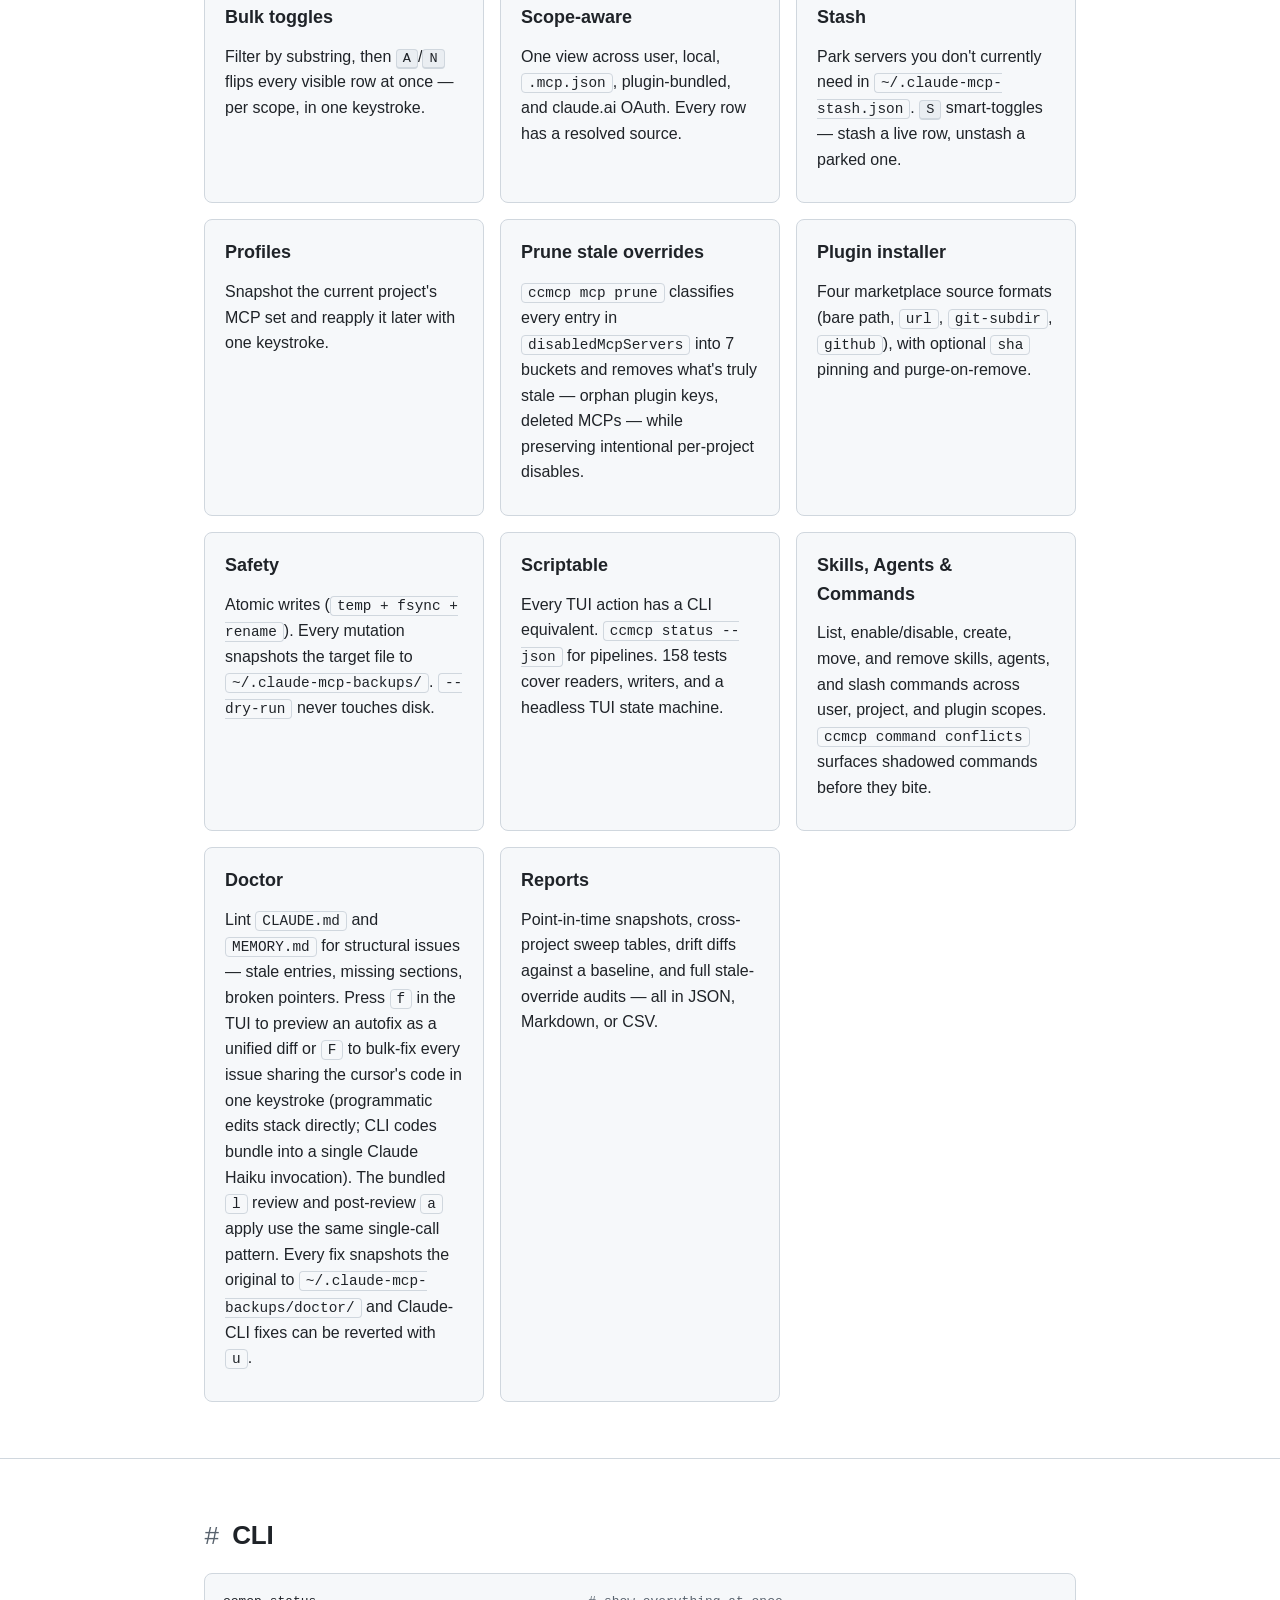
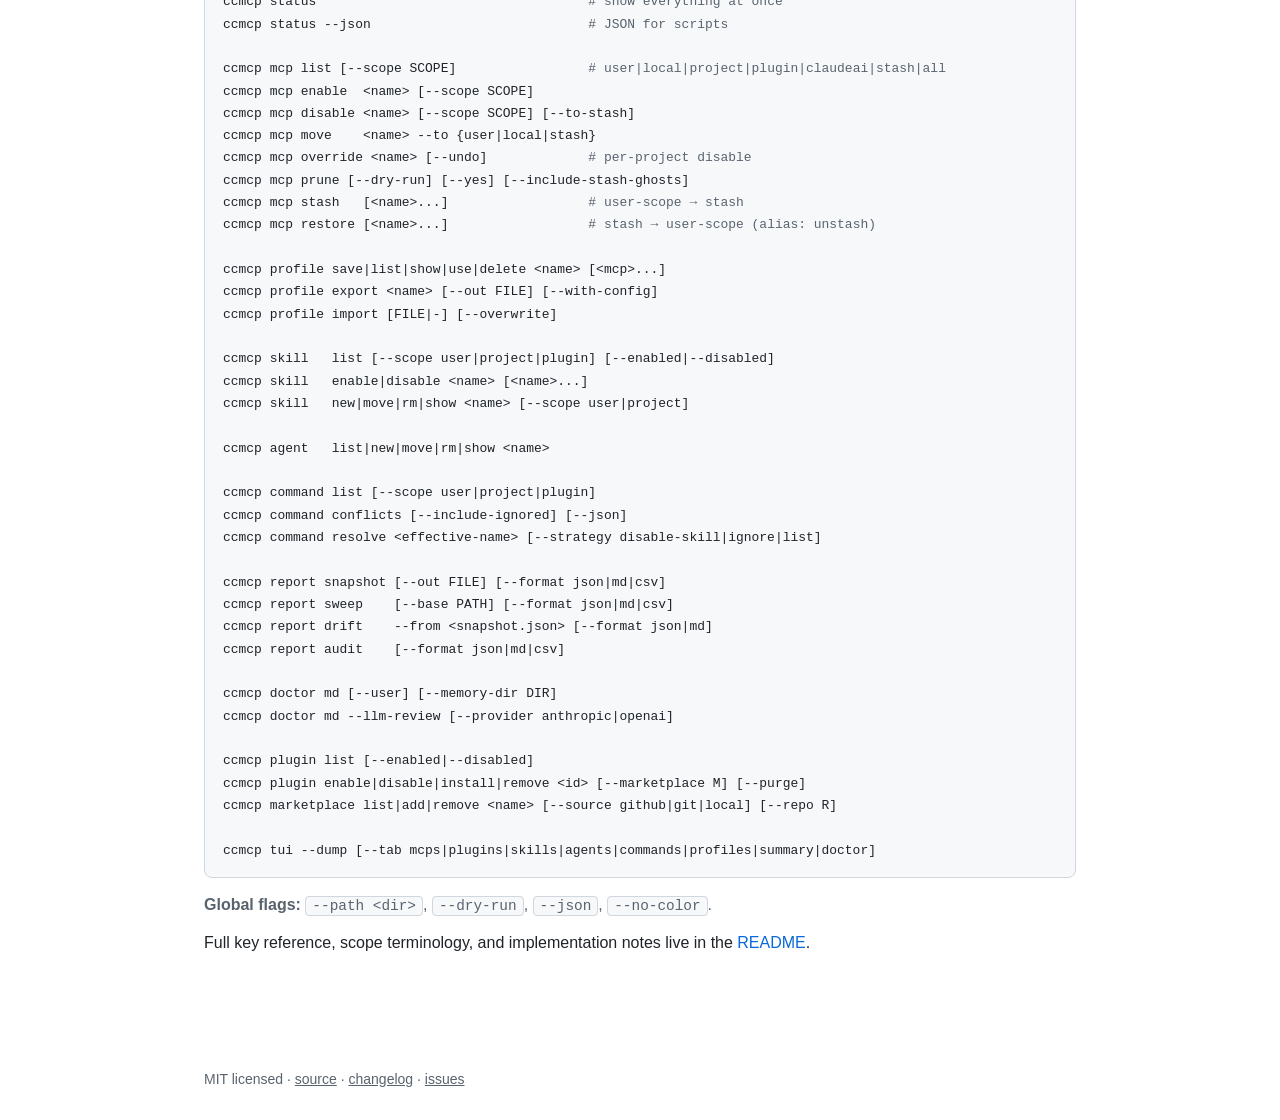
==== commit ca09f64b: "docs(ccmcp): bump to v0.21.0" ====
--- a/docs/ccmcp/index.html
+++ b/docs/ccmcp/index.html
@@ -243,7 +243,7 @@
   <div class="wrap">
     <div class="title-row">
       <h1><span class="prompt">&gt;_</span> ccmcp</h1>
-      <span class="tag" id="version">v0.20.1</span>
+      <span class="tag" id="version">v0.21.0</span>
     </div>
     <p class="lede">A dynamic CLI and TUI for managing Claude Code's MCP servers, plugins, and per-project overrides across every scope Claude Code honors.</p>
     <div class="cta">
@@ -265,7 +265,7 @@
         <span class="dot r"></span><span class="dot y"></span><span class="dot g"></span>
         <span class="title">ccmcp — MCPs tab</span>
       </div>
-      <div class="term-body"><span class="acc">ccmcp</span> <span class="dim">v0.20.1</span>    <span class="dim">project:</span> ~/git/ccmcp    <span class="warn">UNSAVED</span>
+      <div class="term-body"><span class="acc">ccmcp</span> <span class="dim">v0.21.0</span>    <span class="dim">project:</span> ~/git/ccmcp    <span class="warn">UNSAVED</span>
 <span class="dim">──────────────────────────────────────────────────────────────────</span>
 <span class="acc">[MCPs]</span>  Plugins  Marketplaces  Discover  Skills  Agents  Commands  Profiles  Summary  Doctor   <span class="dim">scope: effective</span>
 
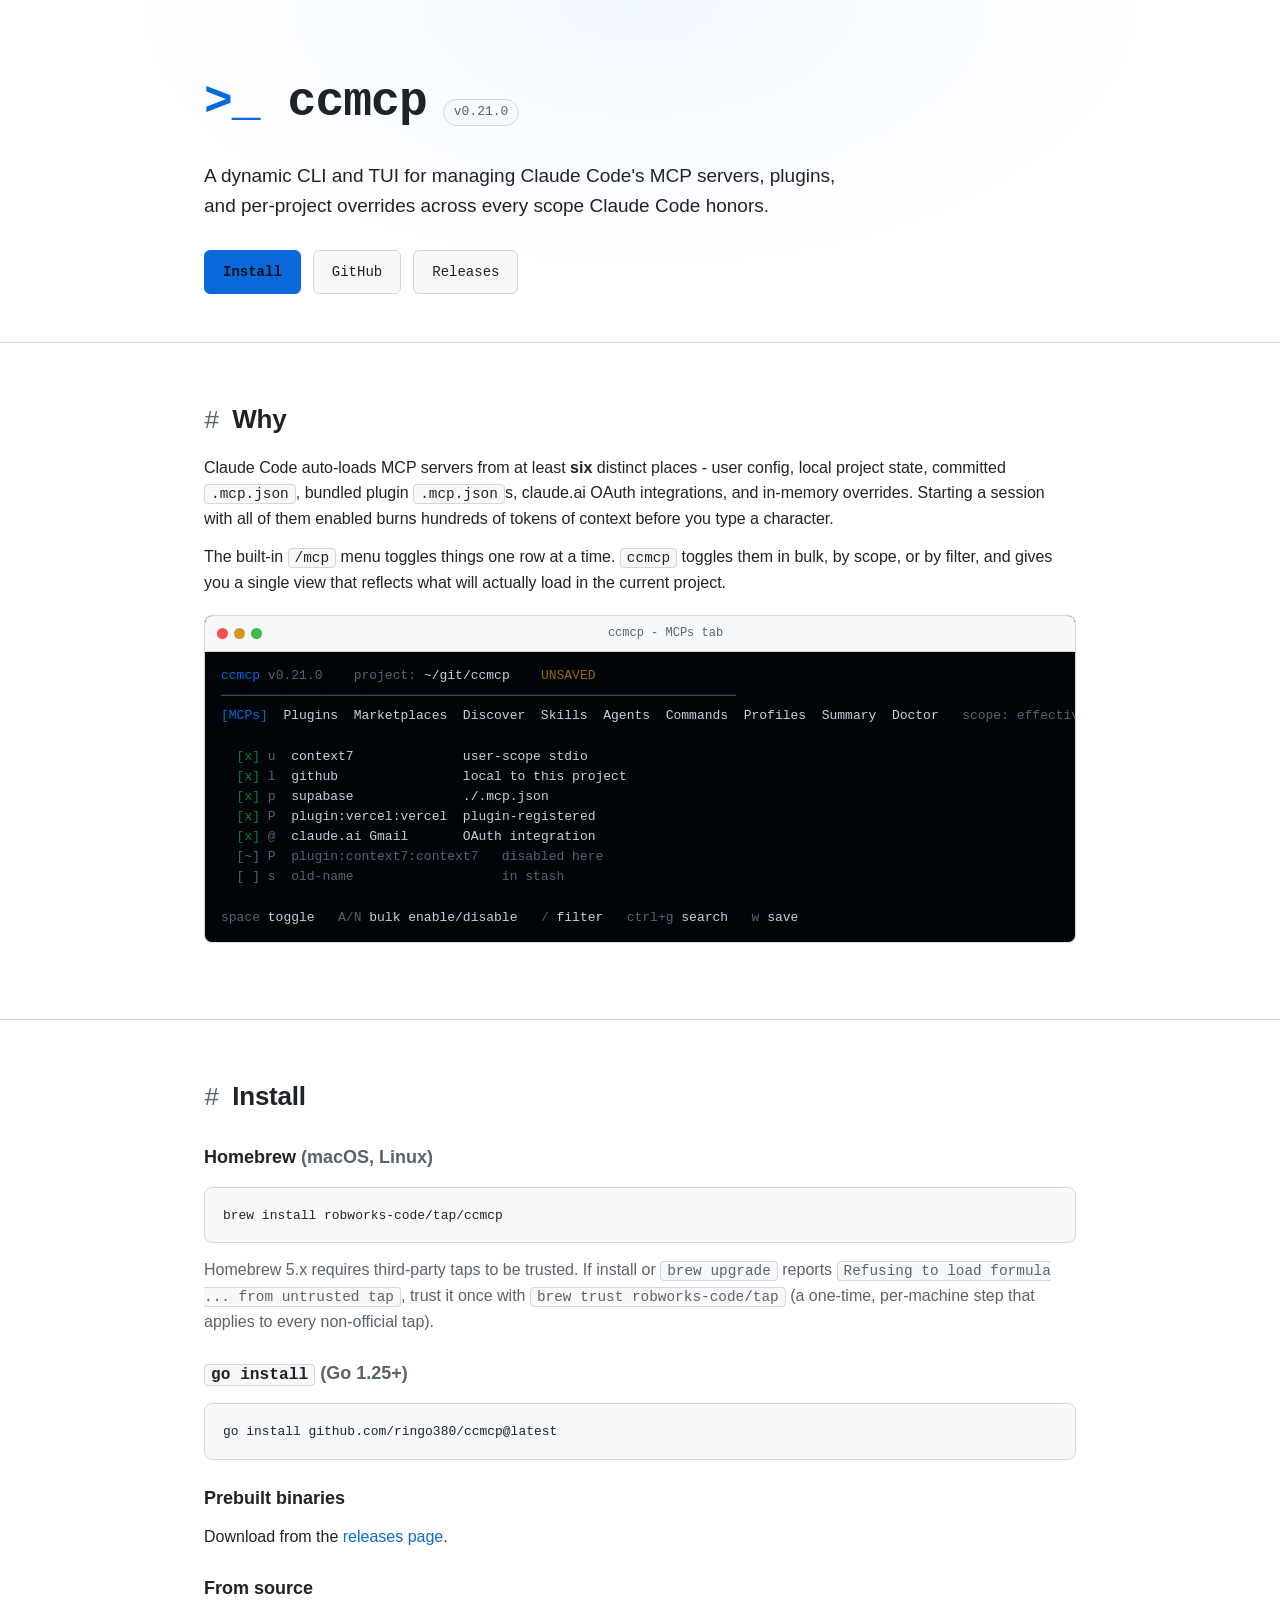
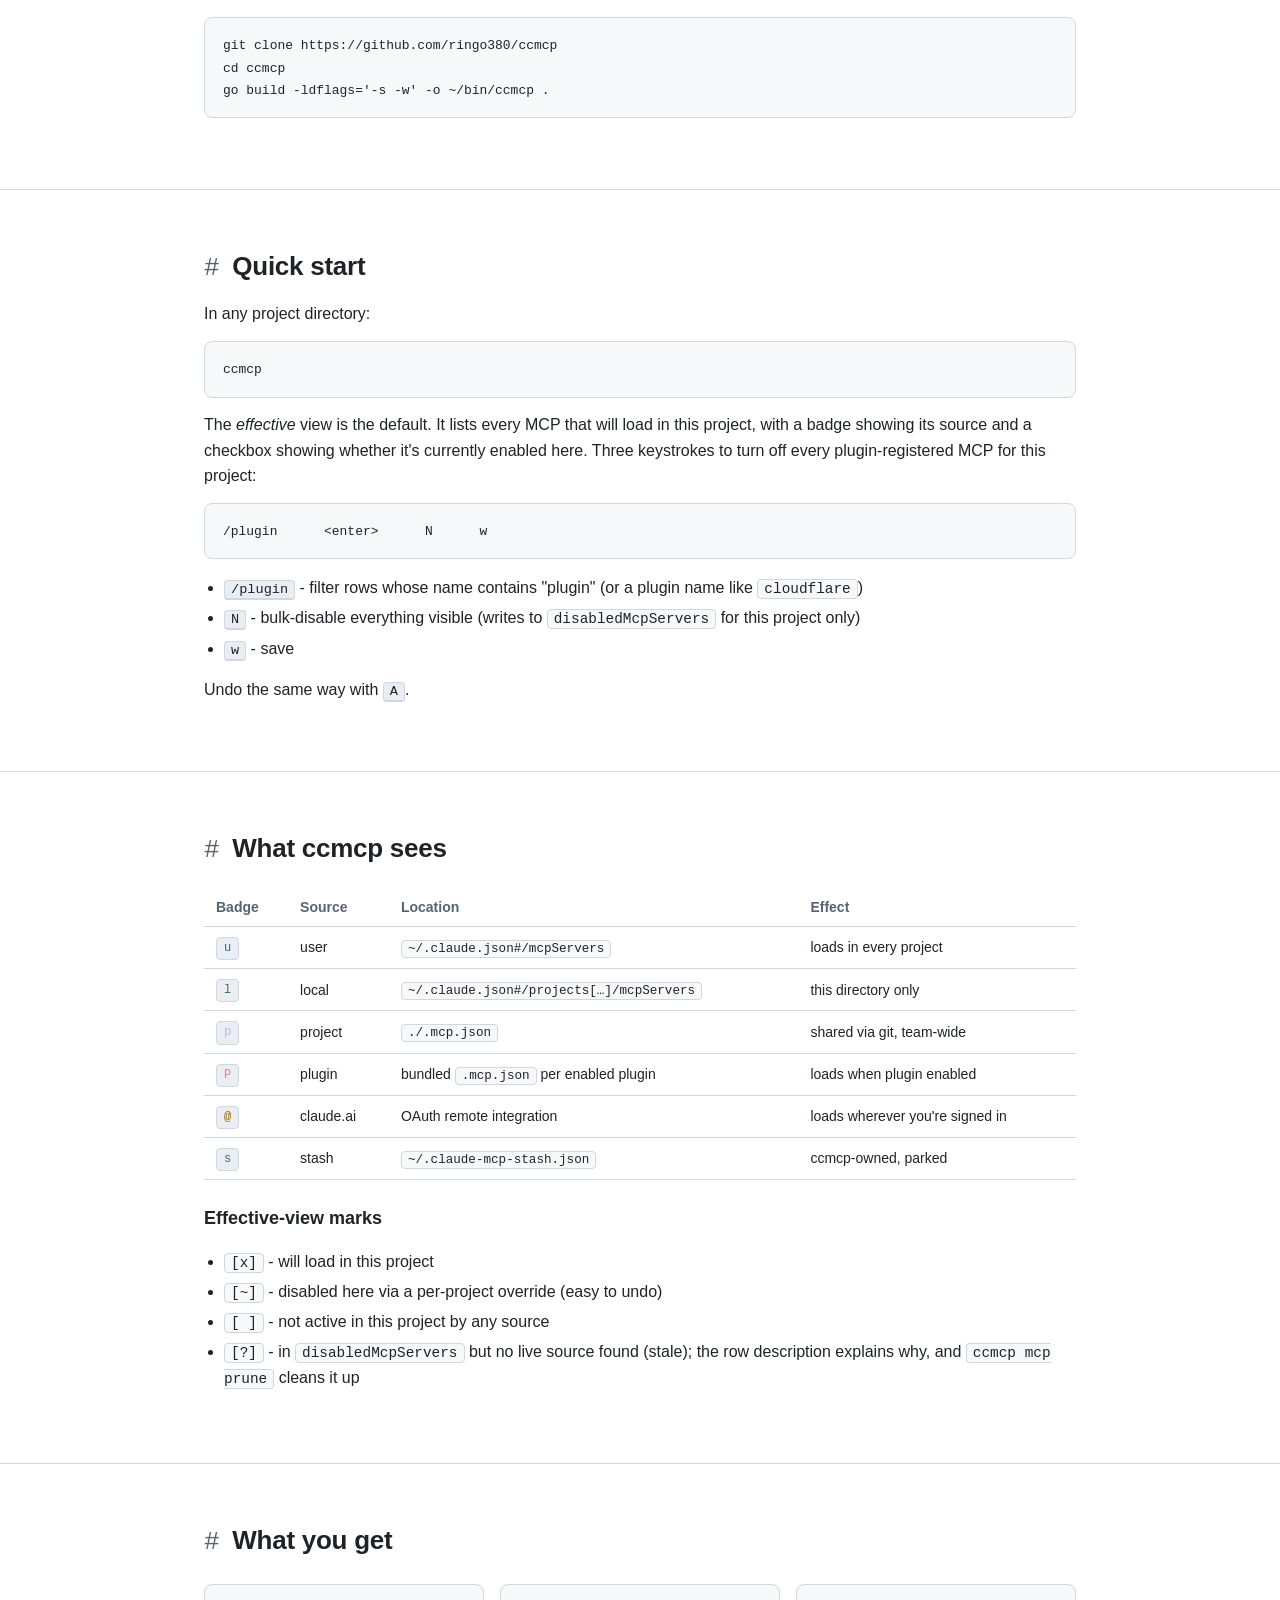
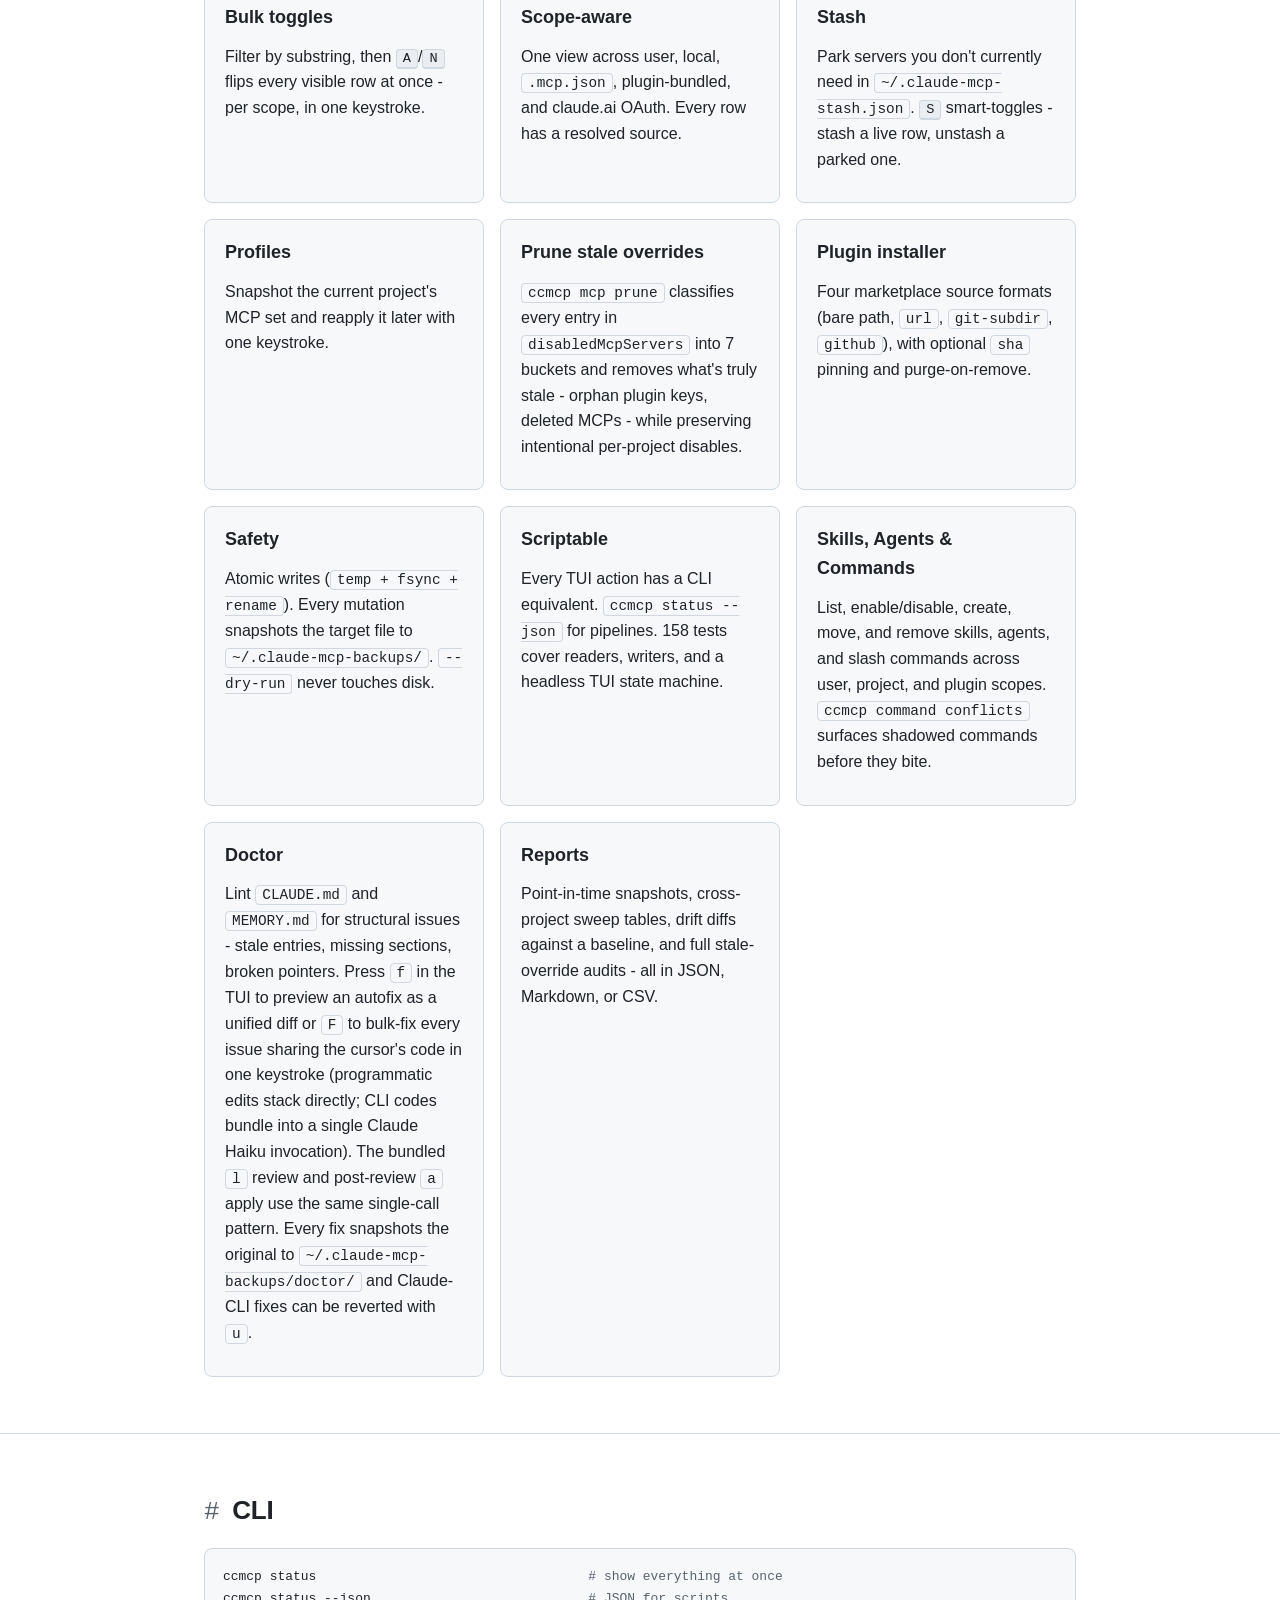
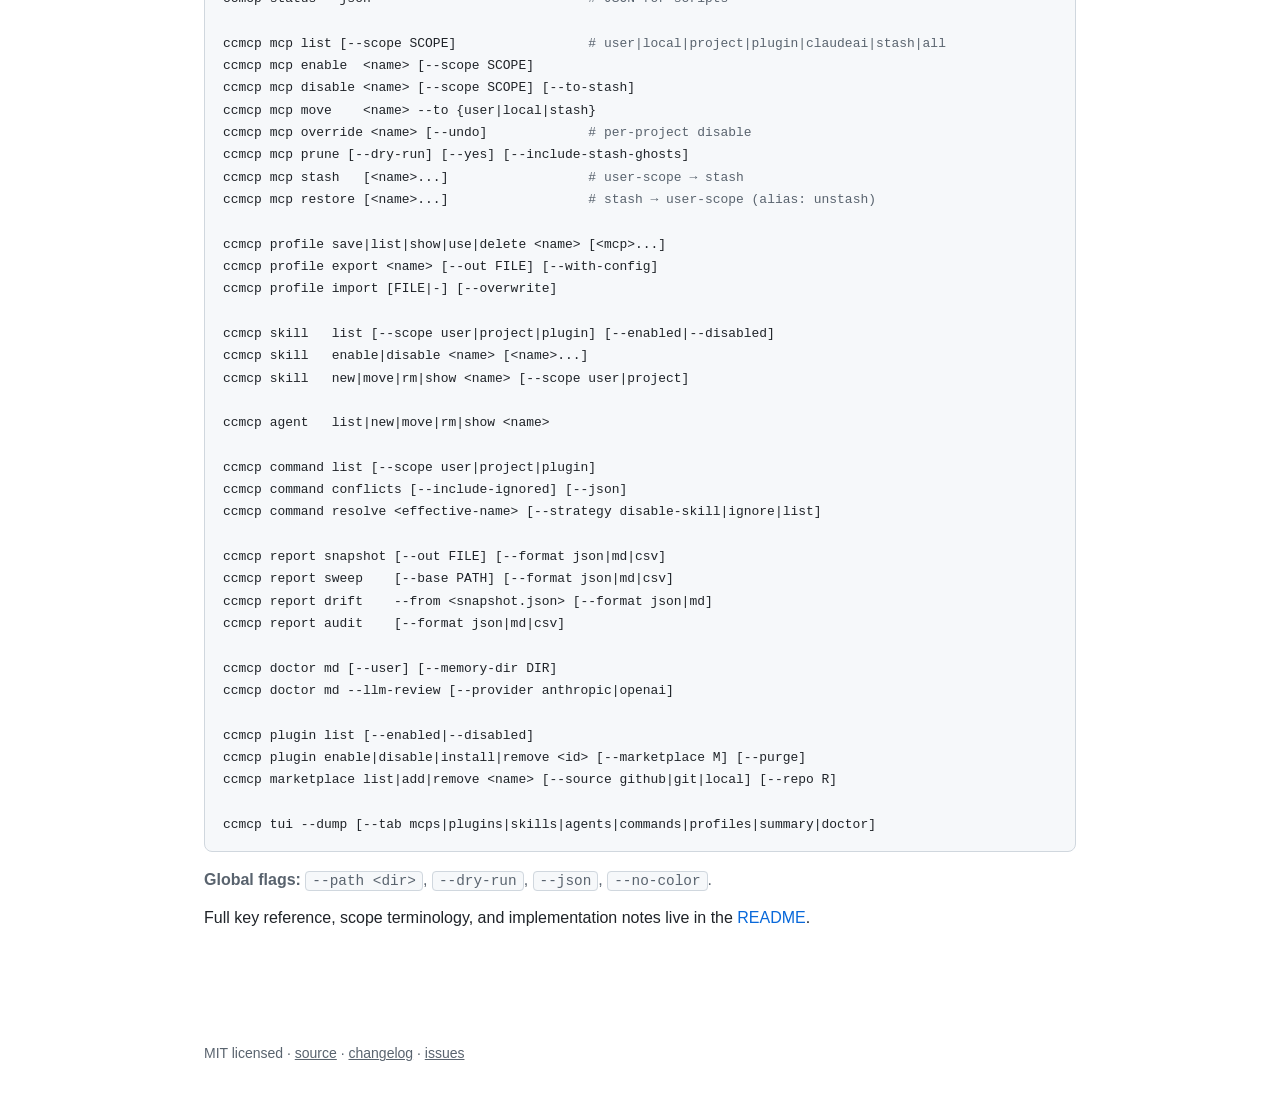
==== commit 23c38c35: "docs(ccmcp): replace em-dashes with hyphens on landing page" ====
--- a/docs/ccmcp/index.html
+++ b/docs/ccmcp/index.html
@@ -3,7 +3,7 @@
 <head>
 <meta charset="utf-8">
 <meta name="viewport" content="width=device-width,initial-scale=1">
-<title>ccmcp — manage Claude Code MCP servers</title>
+<title>ccmcp - manage Claude Code MCP servers</title>
 <meta name="description" content="A dynamic CLI and TUI for managing Claude Code MCP servers, plugins, and per-project overrides across every scope Claude Code honors.">
 <meta property="og:title" content="ccmcp">
 <meta property="og:description" content="Bulk-toggle Claude Code MCP servers by scope, filter, or plugin. One view across user, local, project, plugin, and claude.ai sources.">
@@ -257,13 +257,13 @@
 <section id="why">
   <div class="wrap">
     <h2><span class="hash">#</span> Why</h2>
-    <p>Claude Code auto-loads MCP servers from at least <strong>six</strong> distinct places — user config, local project state, committed <code>.mcp.json</code>, bundled plugin <code>.mcp.json</code>s, claude.ai OAuth integrations, and in-memory overrides. Starting a session with all of them enabled burns hundreds of tokens of context before you type a character.</p>
+    <p>Claude Code auto-loads MCP servers from at least <strong>six</strong> distinct places - user config, local project state, committed <code>.mcp.json</code>, bundled plugin <code>.mcp.json</code>s, claude.ai OAuth integrations, and in-memory overrides. Starting a session with all of them enabled burns hundreds of tokens of context before you type a character.</p>
     <p>The built-in <code>/mcp</code> menu toggles things one row at a time. <code>ccmcp</code> toggles them in bulk, by scope, or by filter, and gives you a single view that reflects what will actually load in the current project.</p>
 
     <div class="term">
       <div class="term-bar">
         <span class="dot r"></span><span class="dot y"></span><span class="dot g"></span>
-        <span class="title">ccmcp — MCPs tab</span>
+        <span class="title">ccmcp - MCPs tab</span>
       </div>
       <div class="term-body"><span class="acc">ccmcp</span> <span class="dim">v0.21.0</span>    <span class="dim">project:</span> ~/git/ccmcp    <span class="warn">UNSAVED</span>
 <span class="dim">──────────────────────────────────────────────────────────────────</span>
@@ -311,9 +311,9 @@
     <p>The <em>effective</em> view is the default. It lists every MCP that will load in this project, with a badge showing its source and a checkbox showing whether it's currently enabled here. Three keystrokes to turn off every plugin-registered MCP for this project:</p>
 <pre><code>/plugin      &lt;enter&gt;      N      w</code></pre>
     <ul>
-      <li><kbd>/plugin</kbd> — filter rows whose name contains "plugin" (or a plugin name like <code>cloudflare</code>)</li>
-      <li><kbd>N</kbd> — bulk-disable everything visible (writes to <code>disabledMcpServers</code> for this project only)</li>
-      <li><kbd>w</kbd> — save</li>
+      <li><kbd>/plugin</kbd> - filter rows whose name contains "plugin" (or a plugin name like <code>cloudflare</code>)</li>
+      <li><kbd>N</kbd> - bulk-disable everything visible (writes to <code>disabledMcpServers</code> for this project only)</li>
+      <li><kbd>w</kbd> - save</li>
     </ul>
     <p>Undo the same way with <kbd>A</kbd>.</p>
   </div>
@@ -335,10 +335,10 @@
     </table>
     <h3>Effective-view marks</h3>
     <ul>
-      <li><code>[x]</code> — will load in this project</li>
-      <li><code>[~]</code> — disabled here via a per-project override (easy to undo)</li>
-      <li><code>[ ]</code> — not active in this project by any source</li>
-      <li><code>[?]</code> — in <code>disabledMcpServers</code> but no live source found (stale); the row description explains why, and <code>ccmcp mcp prune</code> cleans it up</li>
+      <li><code>[x]</code> - will load in this project</li>
+      <li><code>[~]</code> - disabled here via a per-project override (easy to undo)</li>
+      <li><code>[ ]</code> - not active in this project by any source</li>
+      <li><code>[?]</code> - in <code>disabledMcpServers</code> but no live source found (stale); the row description explains why, and <code>ccmcp mcp prune</code> cleans it up</li>
     </ul>
   </div>
 </section>
@@ -349,7 +349,7 @@
     <div class="grid">
       <div class="card">
         <h3>Bulk toggles</h3>
-        <p>Filter by substring, then <kbd>A</kbd>/<kbd>N</kbd> flips every visible row at once — per scope, in one keystroke.</p>
+        <p>Filter by substring, then <kbd>A</kbd>/<kbd>N</kbd> flips every visible row at once - per scope, in one keystroke.</p>
       </div>
       <div class="card">
         <h3>Scope-aware</h3>
@@ -357,7 +357,7 @@
       </div>
       <div class="card">
         <h3>Stash</h3>
-        <p>Park servers you don't currently need in <code>~/.claude-mcp-stash.json</code>. <kbd>S</kbd> smart-toggles — stash a live row, unstash a parked one.</p>
+        <p>Park servers you don't currently need in <code>~/.claude-mcp-stash.json</code>. <kbd>S</kbd> smart-toggles - stash a live row, unstash a parked one.</p>
       </div>
       <div class="card">
         <h3>Profiles</h3>
@@ -365,7 +365,7 @@
       </div>
       <div class="card">
         <h3>Prune stale overrides</h3>
-        <p><code>ccmcp mcp prune</code> classifies every entry in <code>disabledMcpServers</code> into 7 buckets and removes what's truly stale — orphan plugin keys, deleted MCPs — while preserving intentional per-project disables.</p>
+        <p><code>ccmcp mcp prune</code> classifies every entry in <code>disabledMcpServers</code> into 7 buckets and removes what's truly stale - orphan plugin keys, deleted MCPs - while preserving intentional per-project disables.</p>
       </div>
       <div class="card">
         <h3>Plugin installer</h3>
@@ -385,11 +385,11 @@
       </div>
       <div class="card">
         <h3>Doctor</h3>
-        <p>Lint <code>CLAUDE.md</code> and <code>MEMORY.md</code> for structural issues — stale entries, missing sections, broken pointers. Press <code>f</code> in the TUI to preview an autofix as a unified diff or <code>F</code> to bulk-fix every issue sharing the cursor's code in one keystroke (programmatic edits stack directly; CLI codes bundle into a single Claude Haiku invocation). The bundled <code>l</code> review and post-review <code>a</code> apply use the same single-call pattern. Every fix snapshots the original to <code>~/.claude-mcp-backups/doctor/</code> and Claude-CLI fixes can be reverted with <code>u</code>.</p>
+        <p>Lint <code>CLAUDE.md</code> and <code>MEMORY.md</code> for structural issues - stale entries, missing sections, broken pointers. Press <code>f</code> in the TUI to preview an autofix as a unified diff or <code>F</code> to bulk-fix every issue sharing the cursor's code in one keystroke (programmatic edits stack directly; CLI codes bundle into a single Claude Haiku invocation). The bundled <code>l</code> review and post-review <code>a</code> apply use the same single-call pattern. Every fix snapshots the original to <code>~/.claude-mcp-backups/doctor/</code> and Claude-CLI fixes can be reverted with <code>u</code>.</p>
       </div>
       <div class="card">
         <h3>Reports</h3>
-        <p>Point-in-time snapshots, cross-project sweep tables, drift diffs against a baseline, and full stale-override audits — all in JSON, Markdown, or CSV.</p>
+        <p>Point-in-time snapshots, cross-project sweep tables, drift diffs against a baseline, and full stale-override audits - all in JSON, Markdown, or CSV.</p>
       </div>
     </div>
   </div>
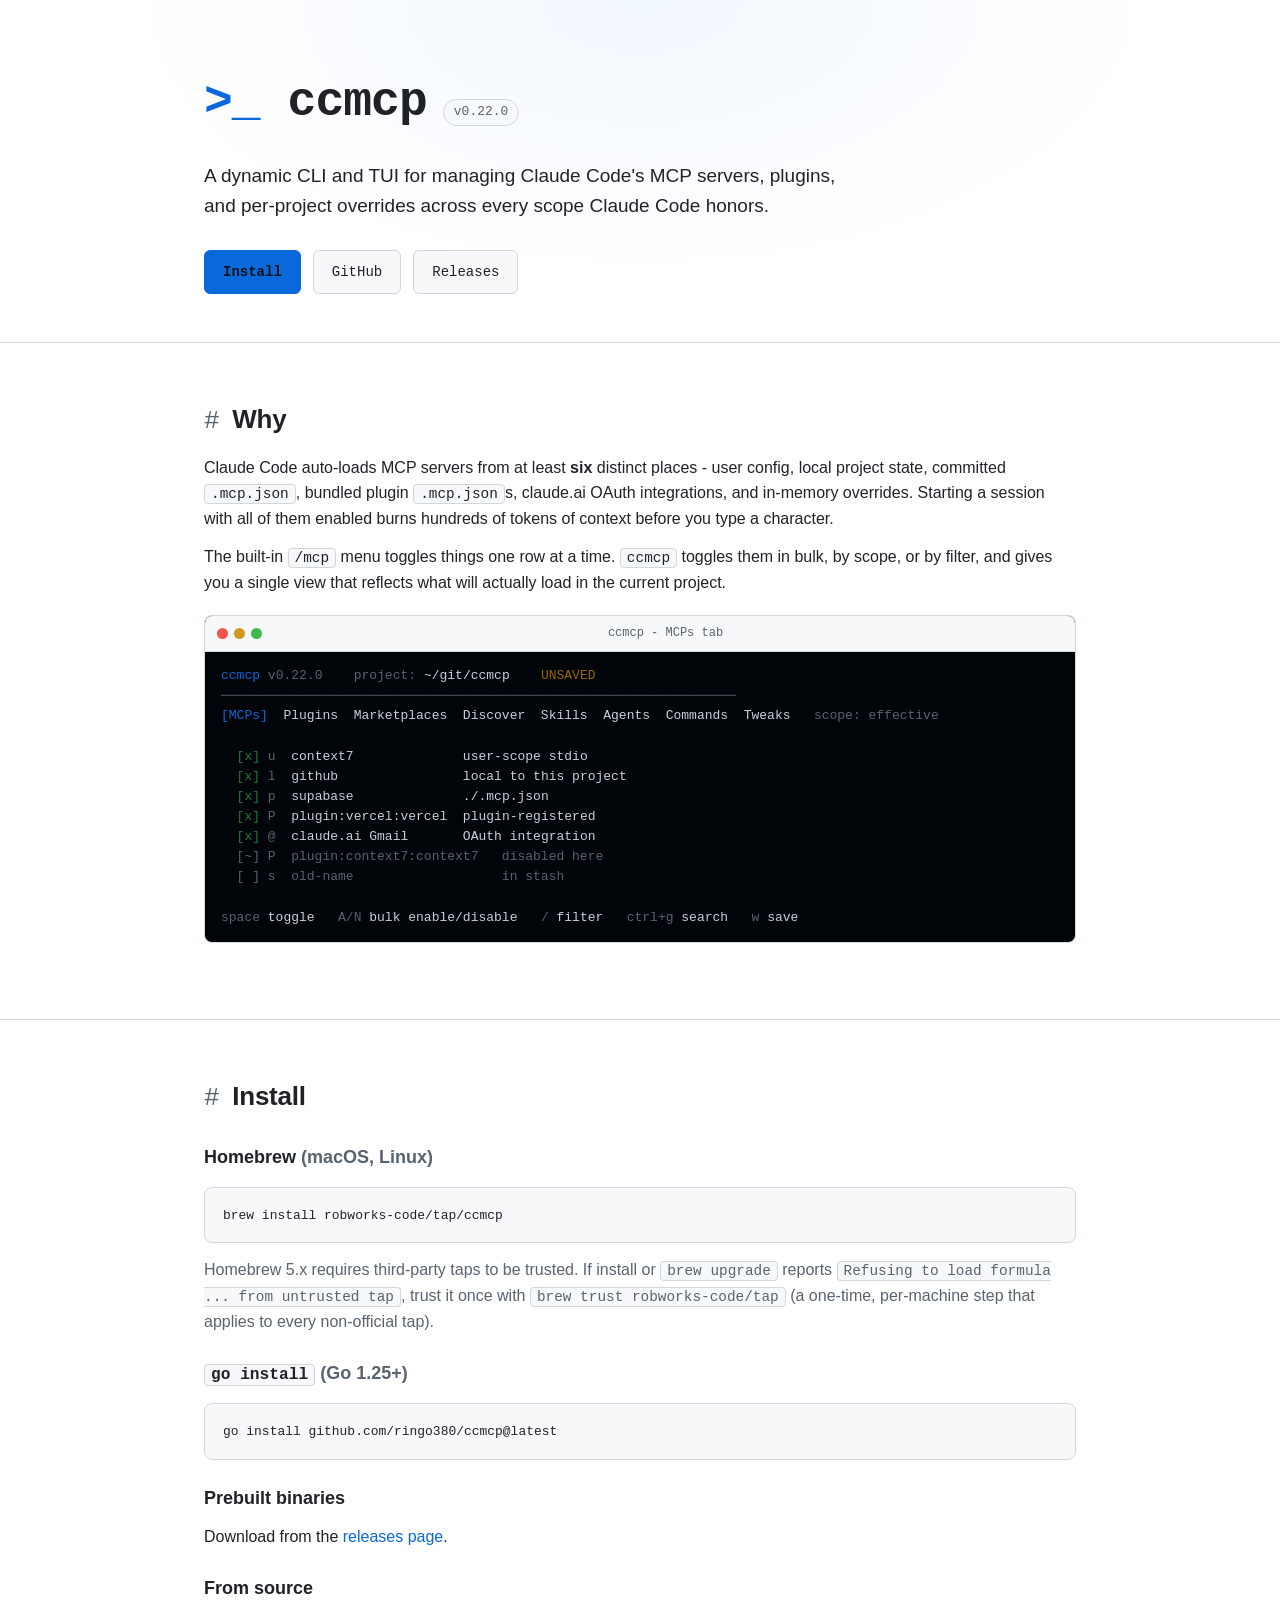
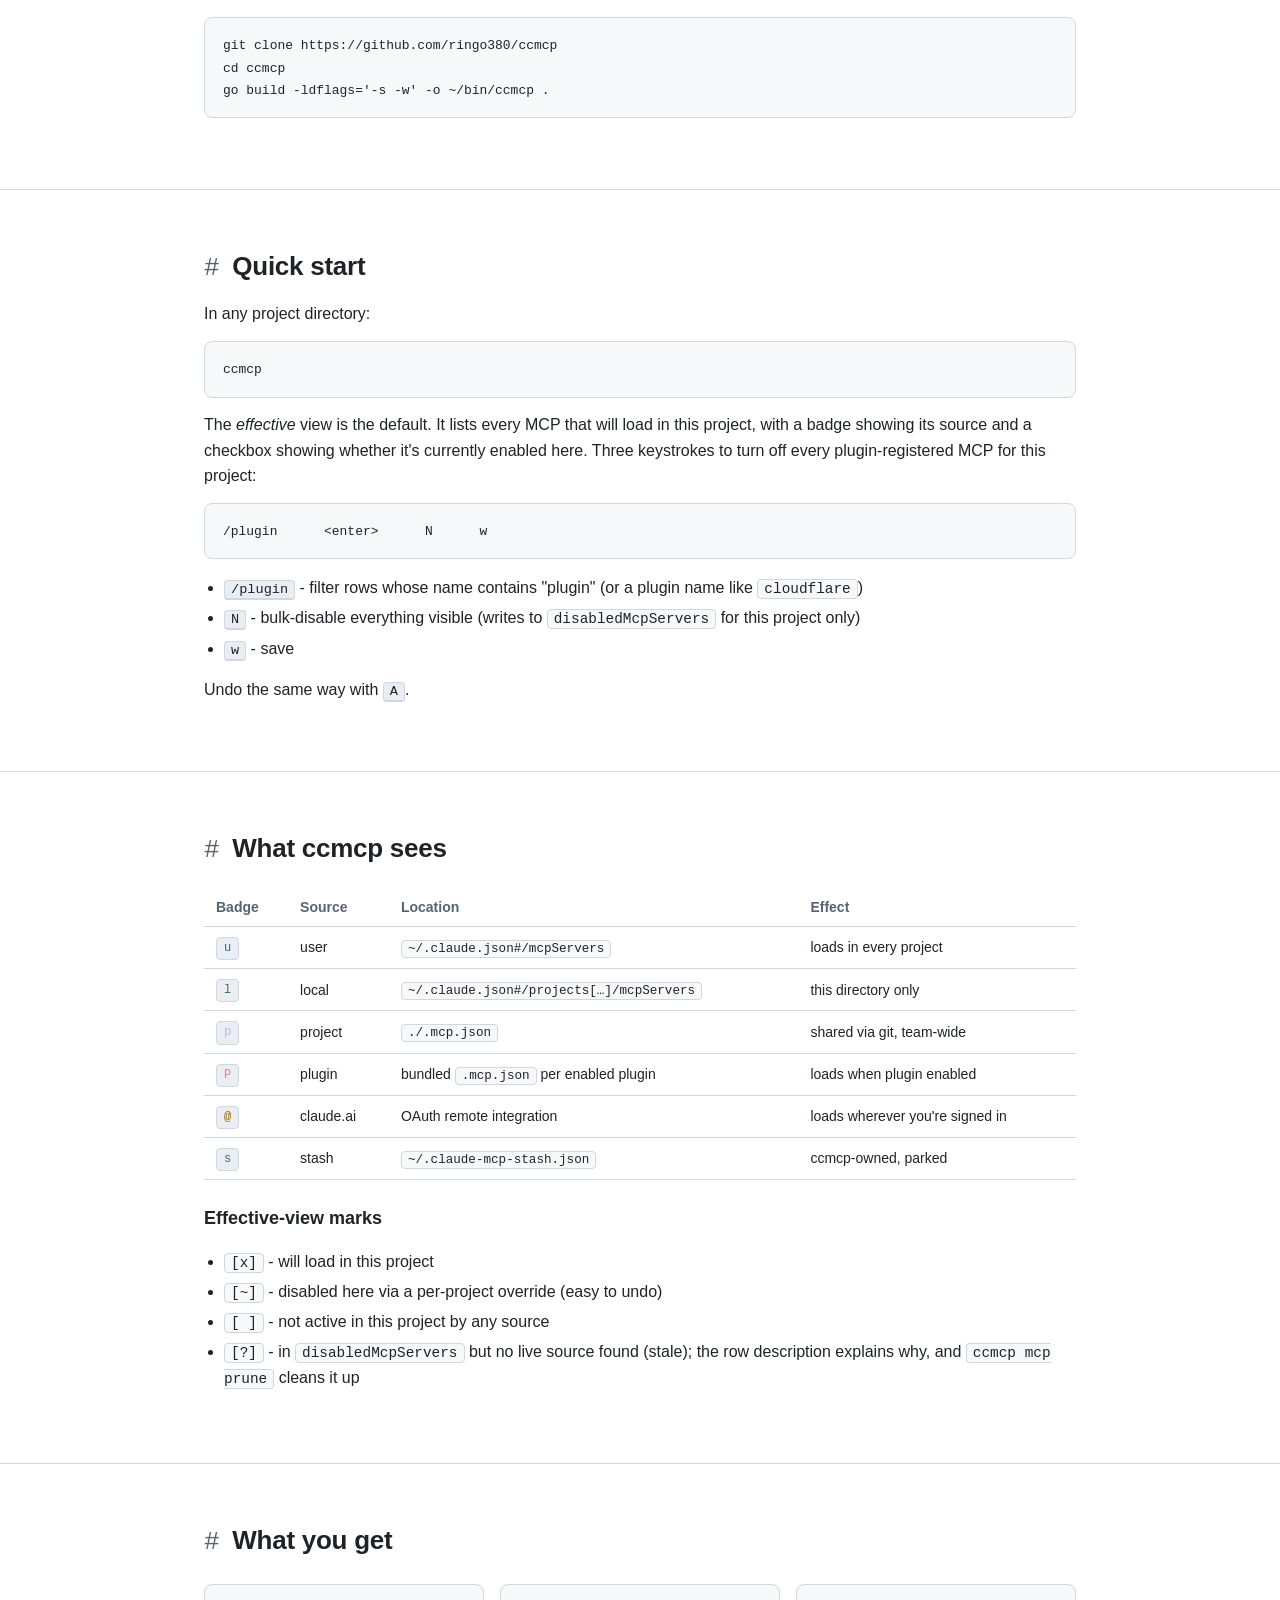
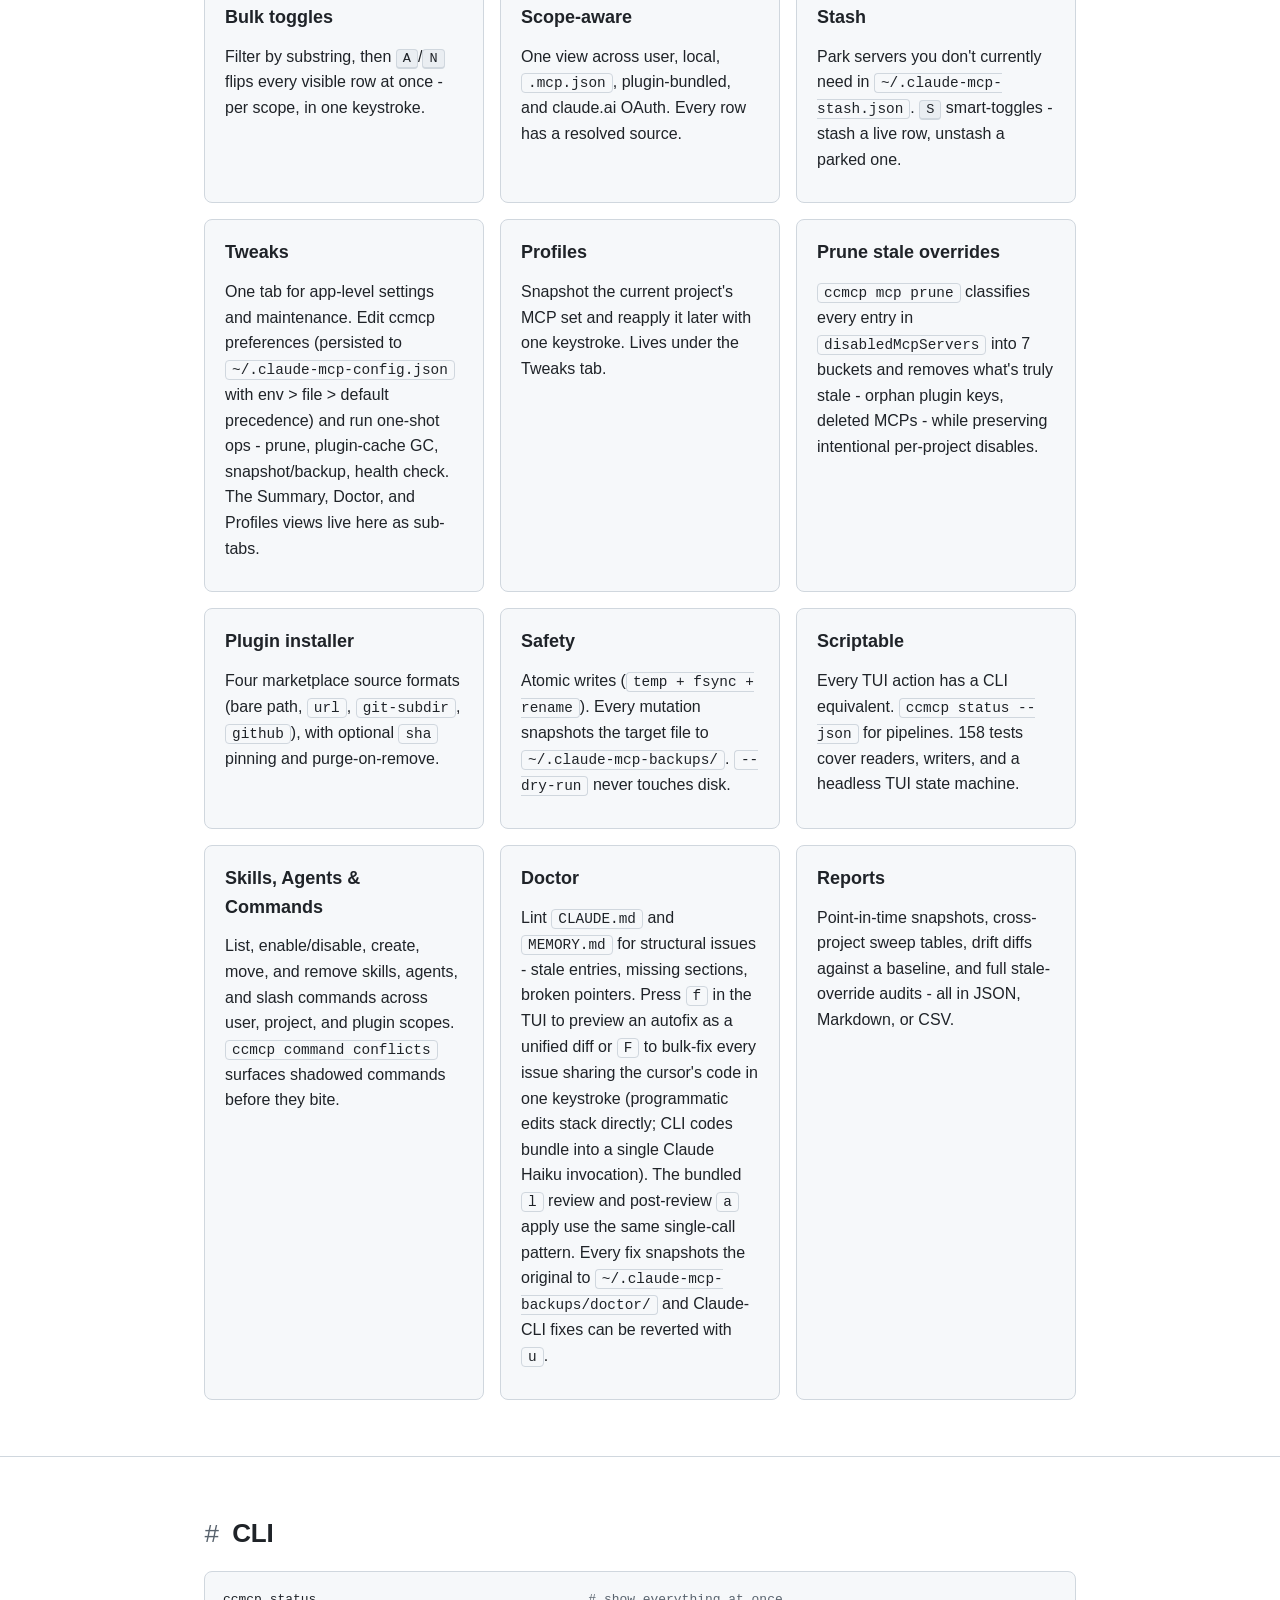
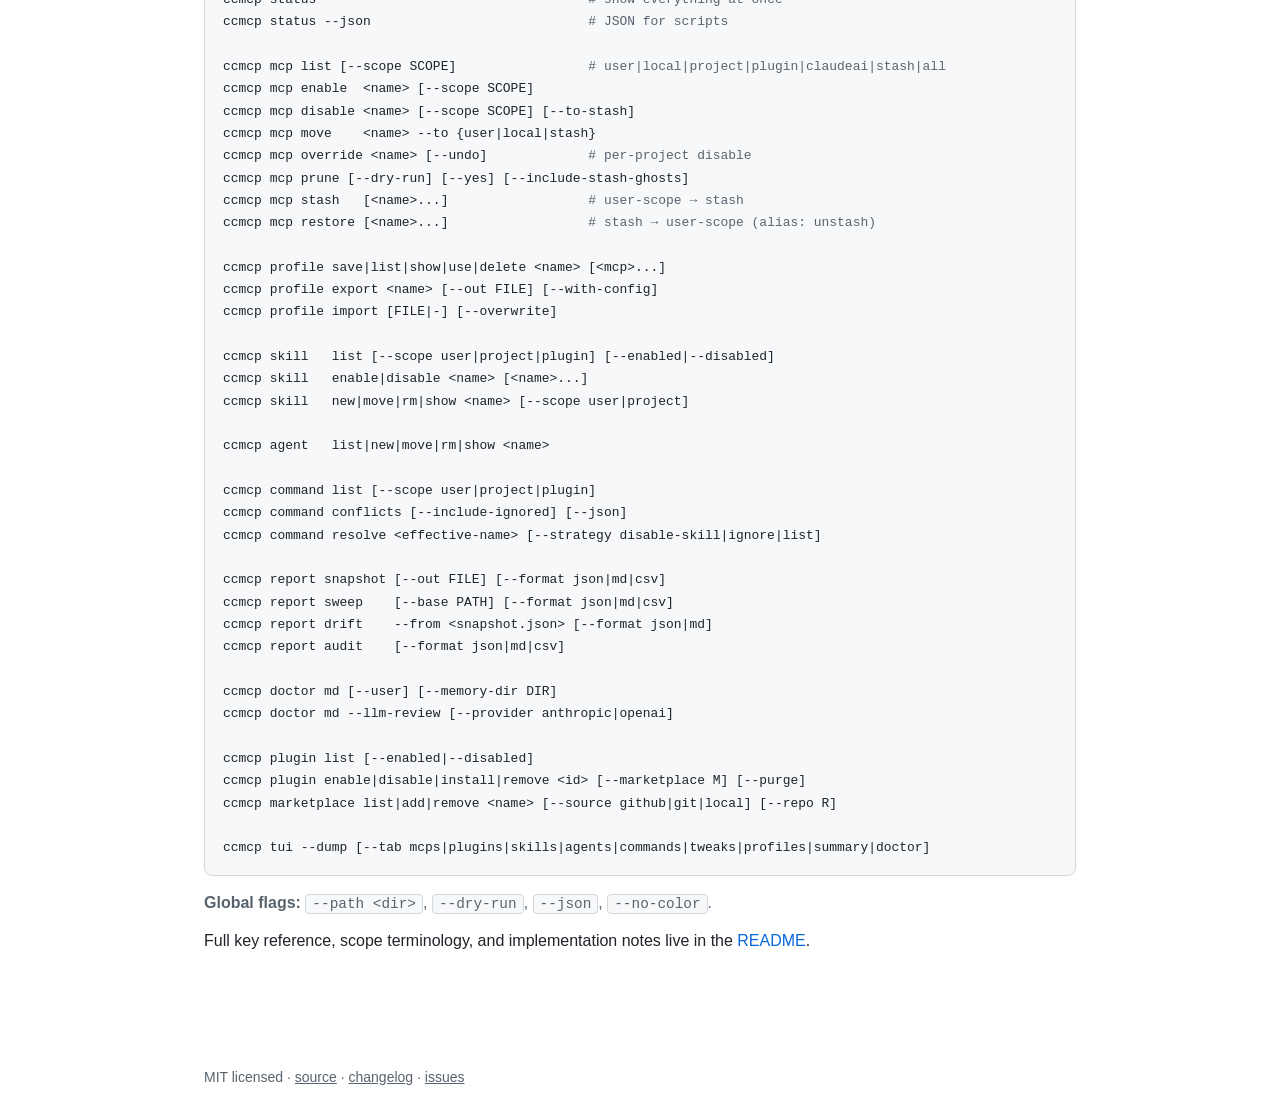
==== commit 2e0ffcaa: "ccmcp: update landing page for Tweaks tab (v0.22.0)" ====
--- a/docs/ccmcp/index.html
+++ b/docs/ccmcp/index.html
@@ -243,7 +243,7 @@
   <div class="wrap">
     <div class="title-row">
       <h1><span class="prompt">&gt;_</span> ccmcp</h1>
-      <span class="tag" id="version">v0.21.0</span>
+      <span class="tag" id="version">v0.22.0</span>
     </div>
     <p class="lede">A dynamic CLI and TUI for managing Claude Code's MCP servers, plugins, and per-project overrides across every scope Claude Code honors.</p>
     <div class="cta">
@@ -265,9 +265,9 @@
         <span class="dot r"></span><span class="dot y"></span><span class="dot g"></span>
         <span class="title">ccmcp - MCPs tab</span>
       </div>
-      <div class="term-body"><span class="acc">ccmcp</span> <span class="dim">v0.21.0</span>    <span class="dim">project:</span> ~/git/ccmcp    <span class="warn">UNSAVED</span>
+      <div class="term-body"><span class="acc">ccmcp</span> <span class="dim">v0.22.0</span>    <span class="dim">project:</span> ~/git/ccmcp    <span class="warn">UNSAVED</span>
 <span class="dim">──────────────────────────────────────────────────────────────────</span>
-<span class="acc">[MCPs]</span>  Plugins  Marketplaces  Discover  Skills  Agents  Commands  Profiles  Summary  Doctor   <span class="dim">scope: effective</span>
+<span class="acc">[MCPs]</span>  Plugins  Marketplaces  Discover  Skills  Agents  Commands  Tweaks   <span class="dim">scope: effective</span>
 
   <span class="grn">[x]</span> <span class="dim">u</span>  context7              user-scope stdio
   <span class="grn">[x]</span> <span class="dim">l</span>  github                local to this project
@@ -360,8 +360,12 @@
         <p>Park servers you don't currently need in <code>~/.claude-mcp-stash.json</code>. <kbd>S</kbd> smart-toggles - stash a live row, unstash a parked one.</p>
       </div>
       <div class="card">
+        <h3>Tweaks</h3>
+        <p>One tab for app-level settings and maintenance. Edit ccmcp preferences (persisted to <code>~/.claude-mcp-config.json</code> with env &gt; file &gt; default precedence) and run one-shot ops - prune, plugin-cache GC, snapshot/backup, health check. The Summary, Doctor, and Profiles views live here as sub-tabs.</p>
+      </div>
+      <div class="card">
         <h3>Profiles</h3>
-        <p>Snapshot the current project's MCP set and reapply it later with one keystroke.</p>
+        <p>Snapshot the current project's MCP set and reapply it later with one keystroke. Lives under the Tweaks tab.</p>
       </div>
       <div class="card">
         <h3>Prune stale overrides</h3>
@@ -436,7 +440,7 @@
 ccmcp plugin enable|disable|install|remove &lt;id&gt; [--marketplace M] [--purge]
 ccmcp marketplace list|add|remove &lt;name&gt; [--source github|git|local] [--repo R]
 
-ccmcp tui --dump [--tab mcps|plugins|skills|agents|commands|profiles|summary|doctor]</code></pre>
+ccmcp tui --dump [--tab mcps|plugins|skills|agents|commands|tweaks|profiles|summary|doctor]</code></pre>
     <p class="muted"><strong>Global flags:</strong> <code>--path &lt;dir&gt;</code>, <code>--dry-run</code>, <code>--json</code>, <code>--no-color</code>.</p>
     <p>Full key reference, scope terminology, and implementation notes live in the <a href="https://github.com/ringo380/ccmcp#readme">README</a>.</p>
   </div>
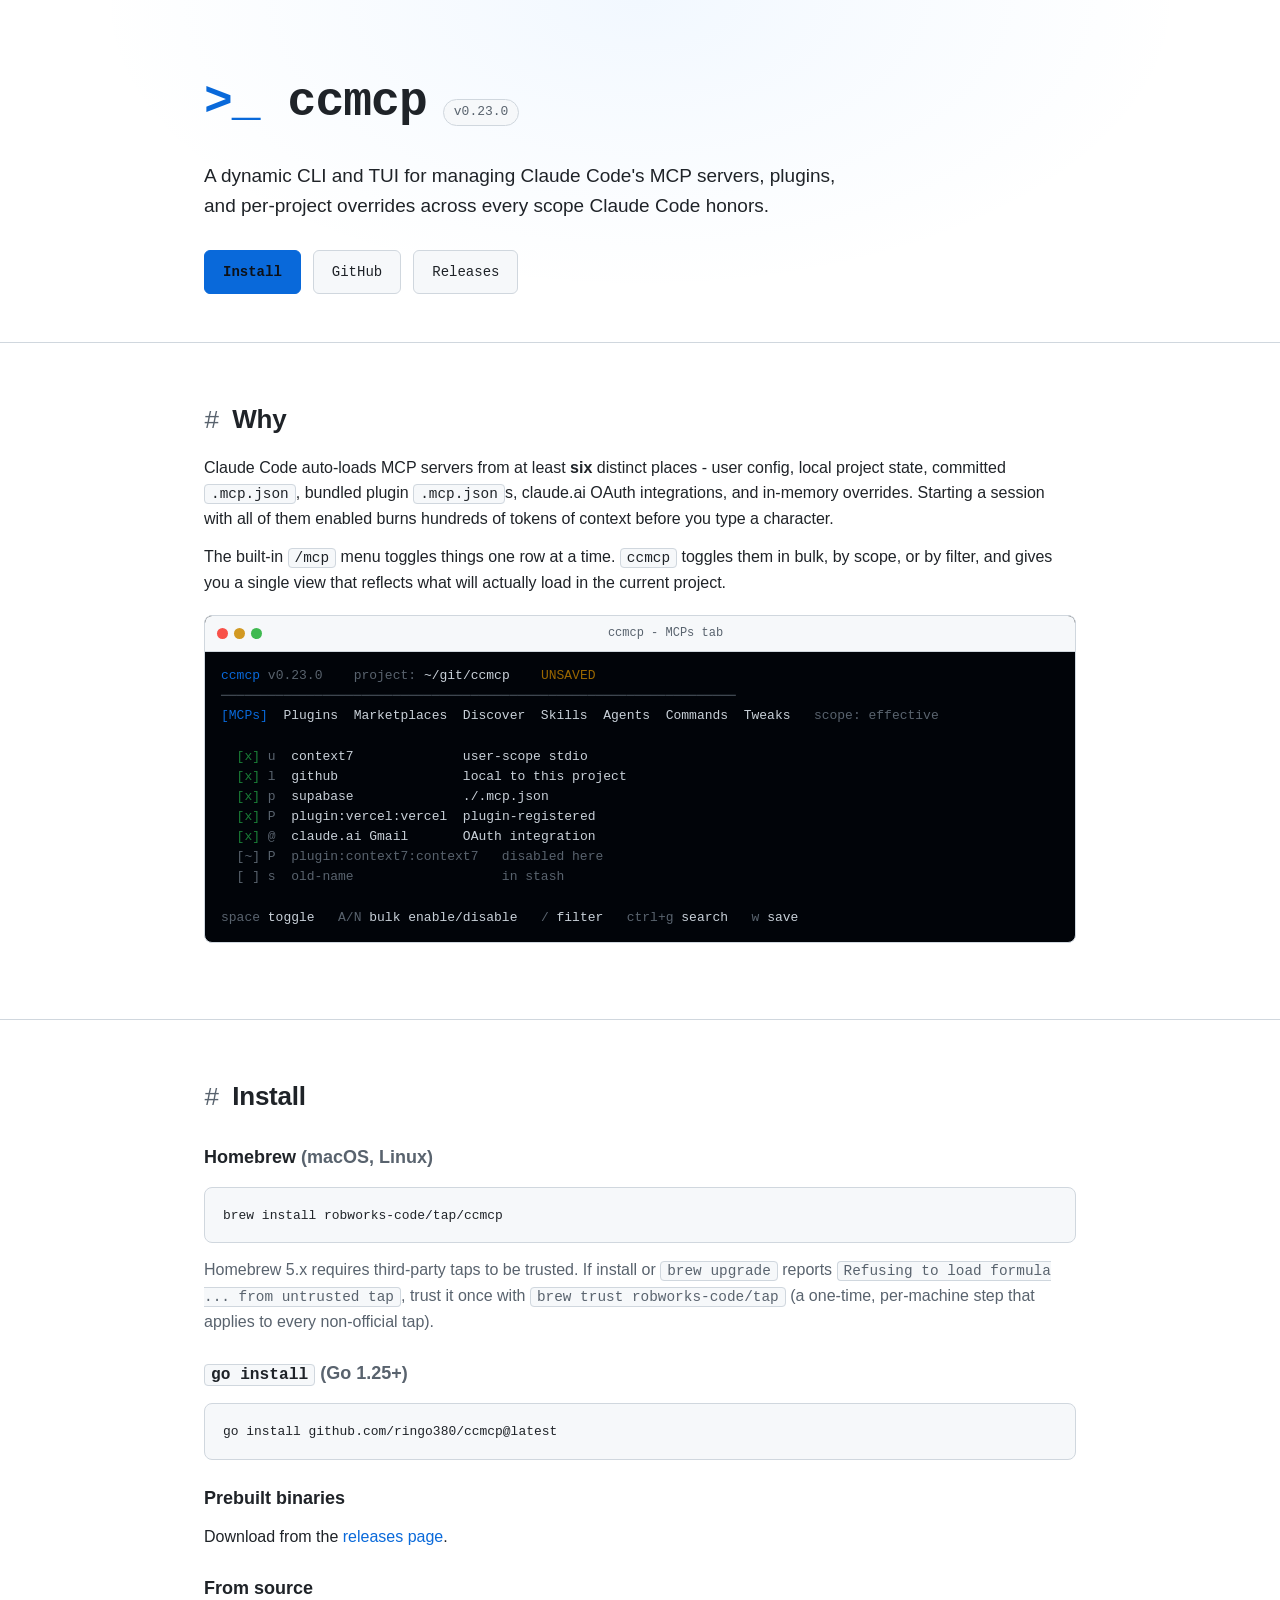
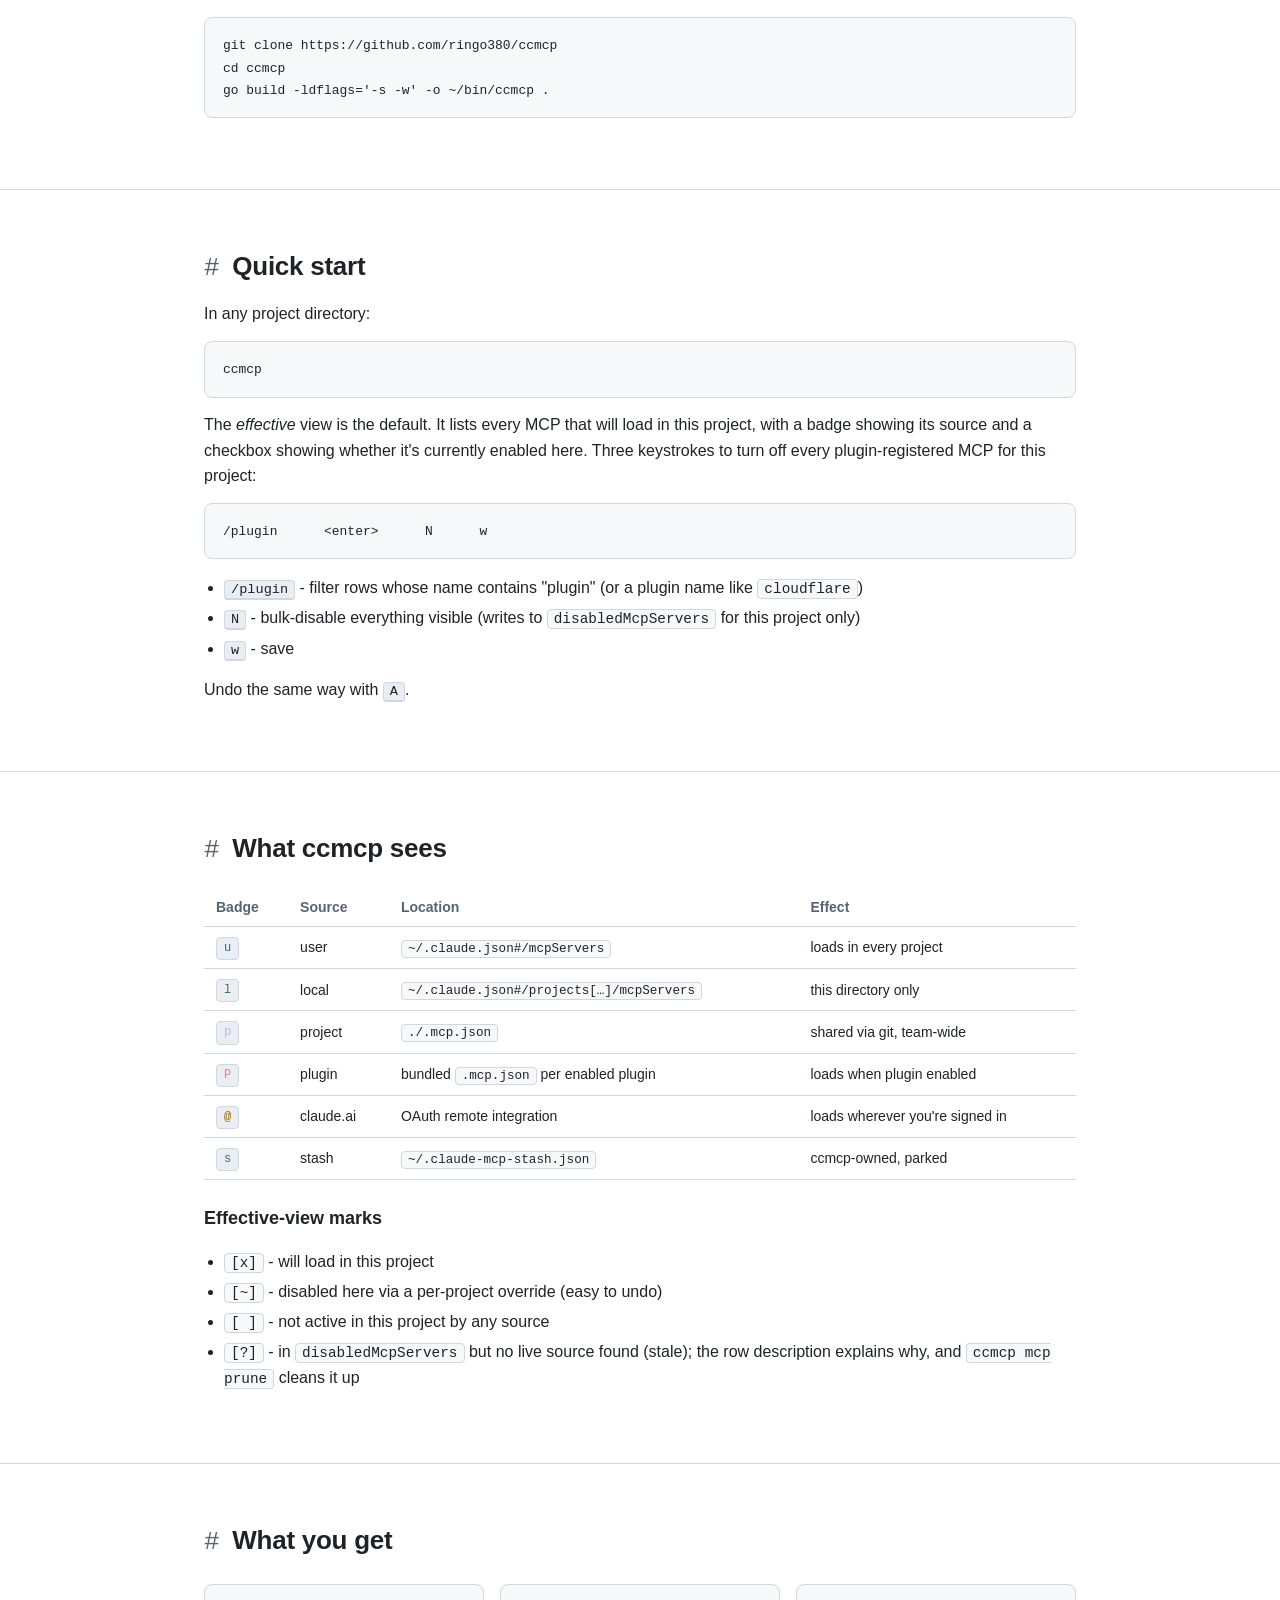
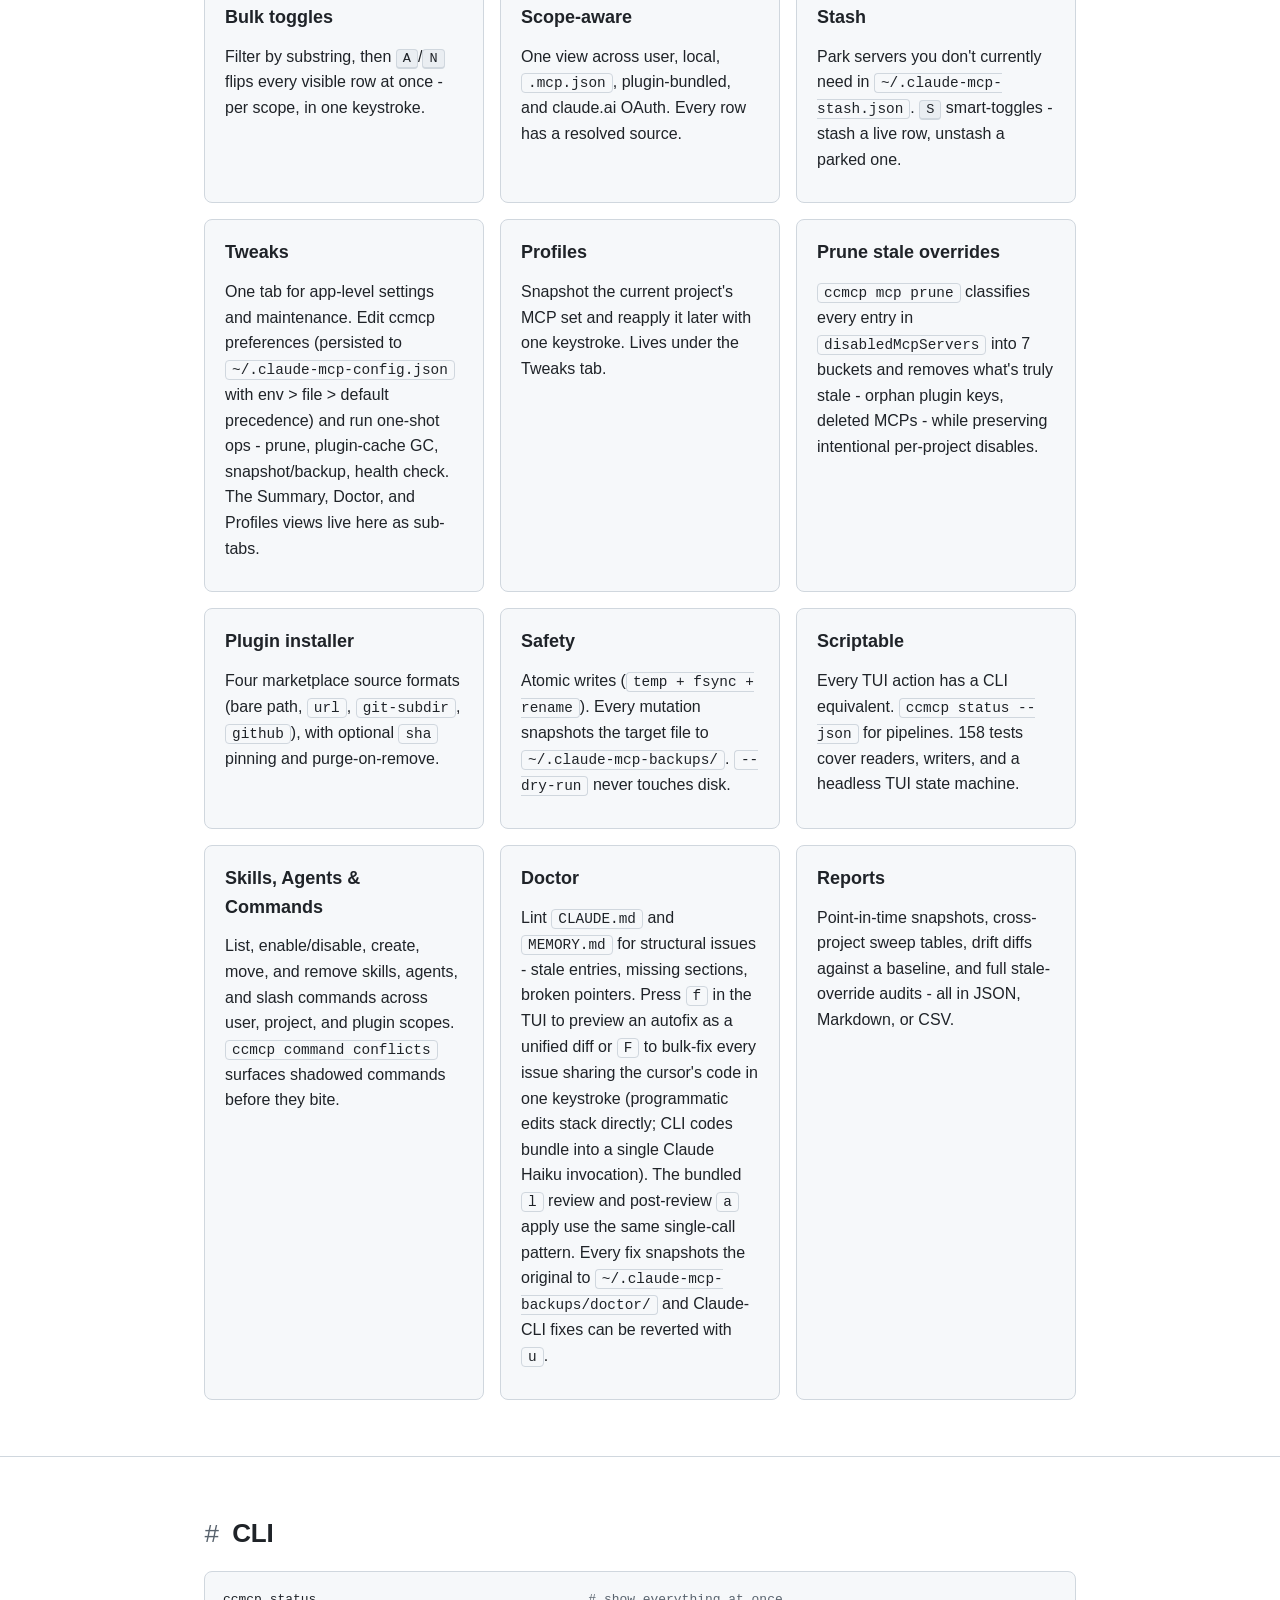
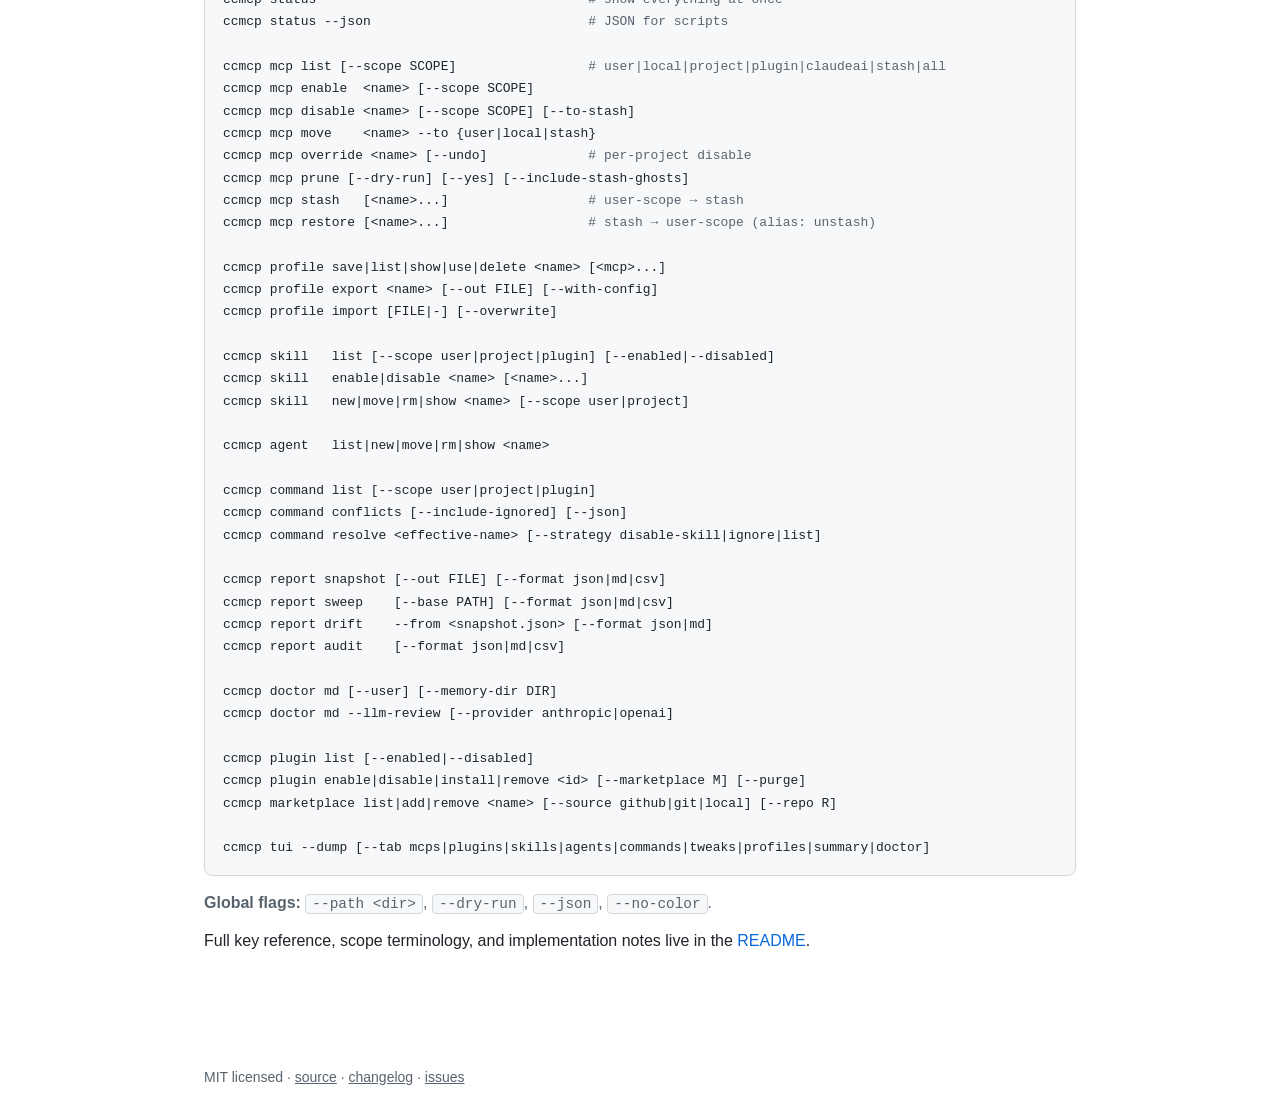
==== commit 990ef3f7: "docs(ccmcp): sync landing page to v0.23.0" ====
--- a/docs/ccmcp/index.html
+++ b/docs/ccmcp/index.html
@@ -243,7 +243,7 @@
   <div class="wrap">
     <div class="title-row">
       <h1><span class="prompt">&gt;_</span> ccmcp</h1>
-      <span class="tag" id="version">v0.22.0</span>
+      <span class="tag" id="version">v0.23.0</span>
     </div>
     <p class="lede">A dynamic CLI and TUI for managing Claude Code's MCP servers, plugins, and per-project overrides across every scope Claude Code honors.</p>
     <div class="cta">
@@ -265,7 +265,7 @@
         <span class="dot r"></span><span class="dot y"></span><span class="dot g"></span>
         <span class="title">ccmcp - MCPs tab</span>
       </div>
-      <div class="term-body"><span class="acc">ccmcp</span> <span class="dim">v0.22.0</span>    <span class="dim">project:</span> ~/git/ccmcp    <span class="warn">UNSAVED</span>
+      <div class="term-body"><span class="acc">ccmcp</span> <span class="dim">v0.23.0</span>    <span class="dim">project:</span> ~/git/ccmcp    <span class="warn">UNSAVED</span>
 <span class="dim">──────────────────────────────────────────────────────────────────</span>
 <span class="acc">[MCPs]</span>  Plugins  Marketplaces  Discover  Skills  Agents  Commands  Tweaks   <span class="dim">scope: effective</span>
 
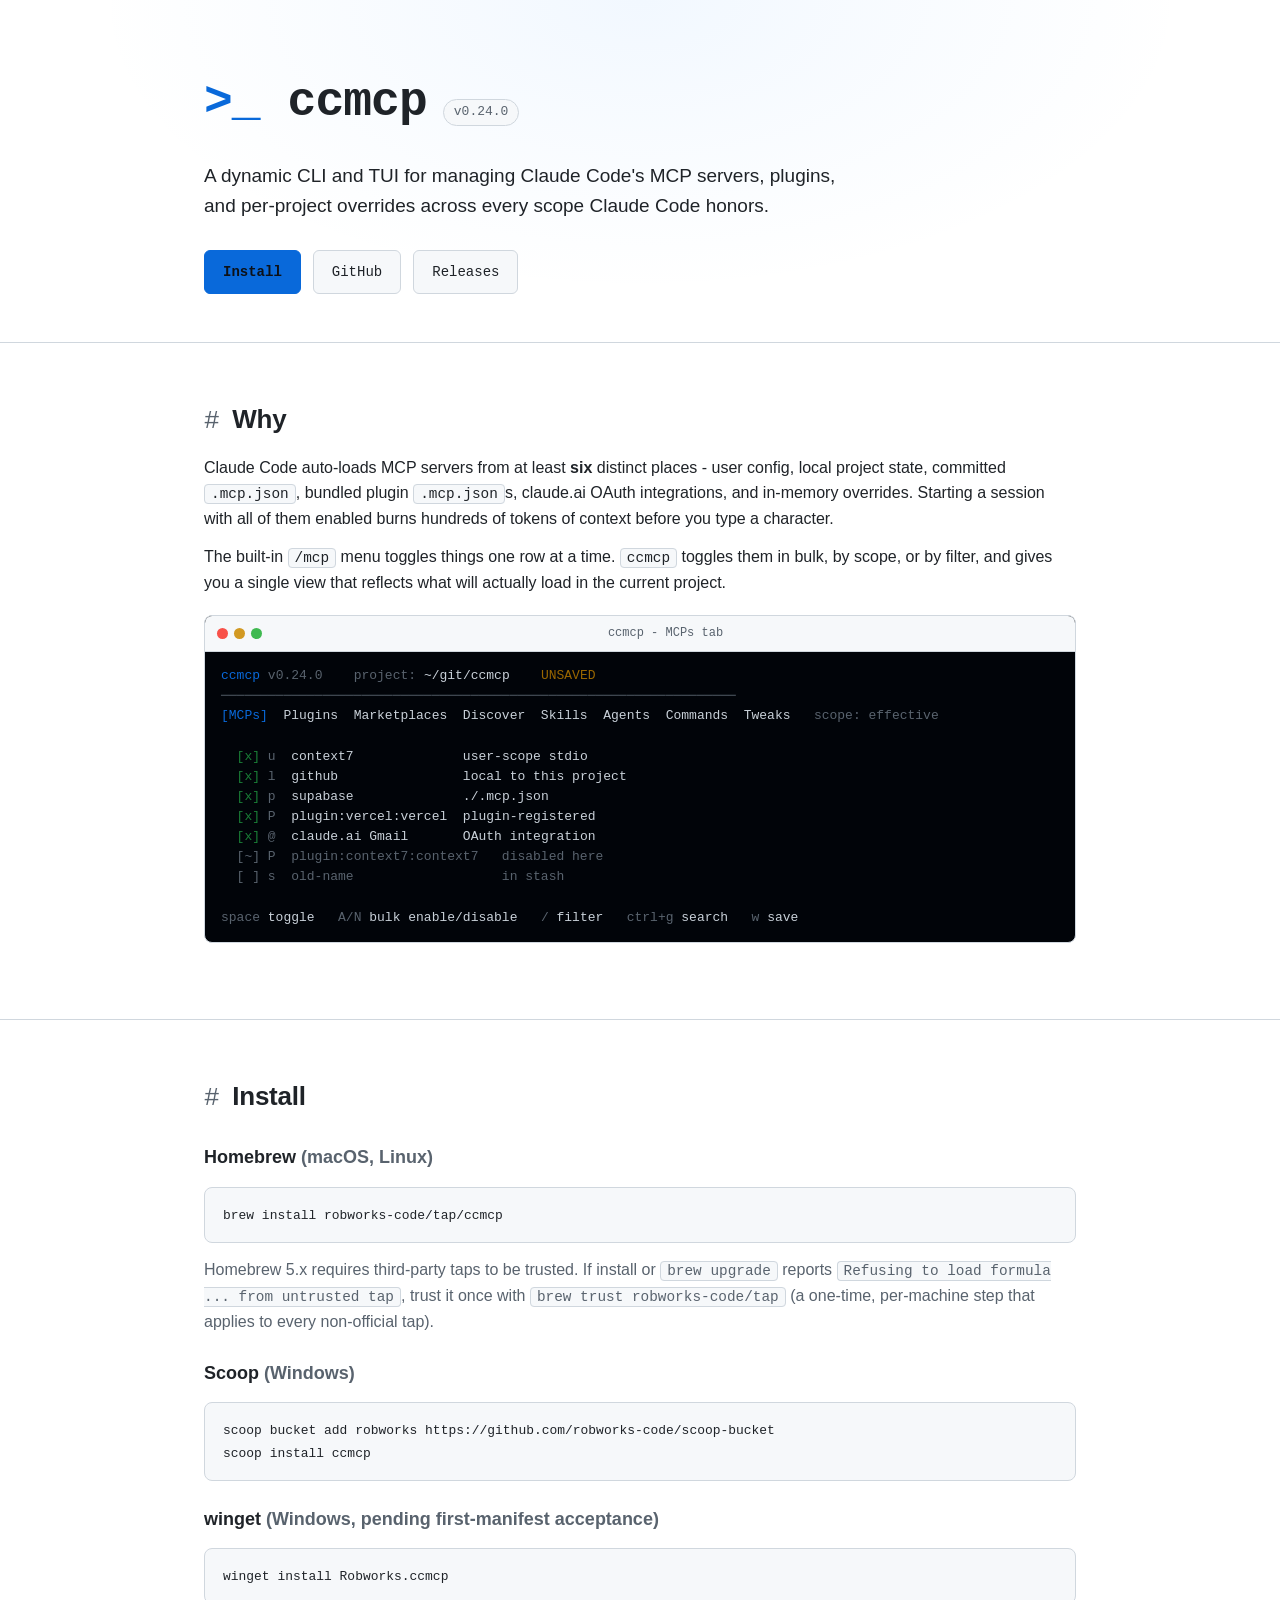
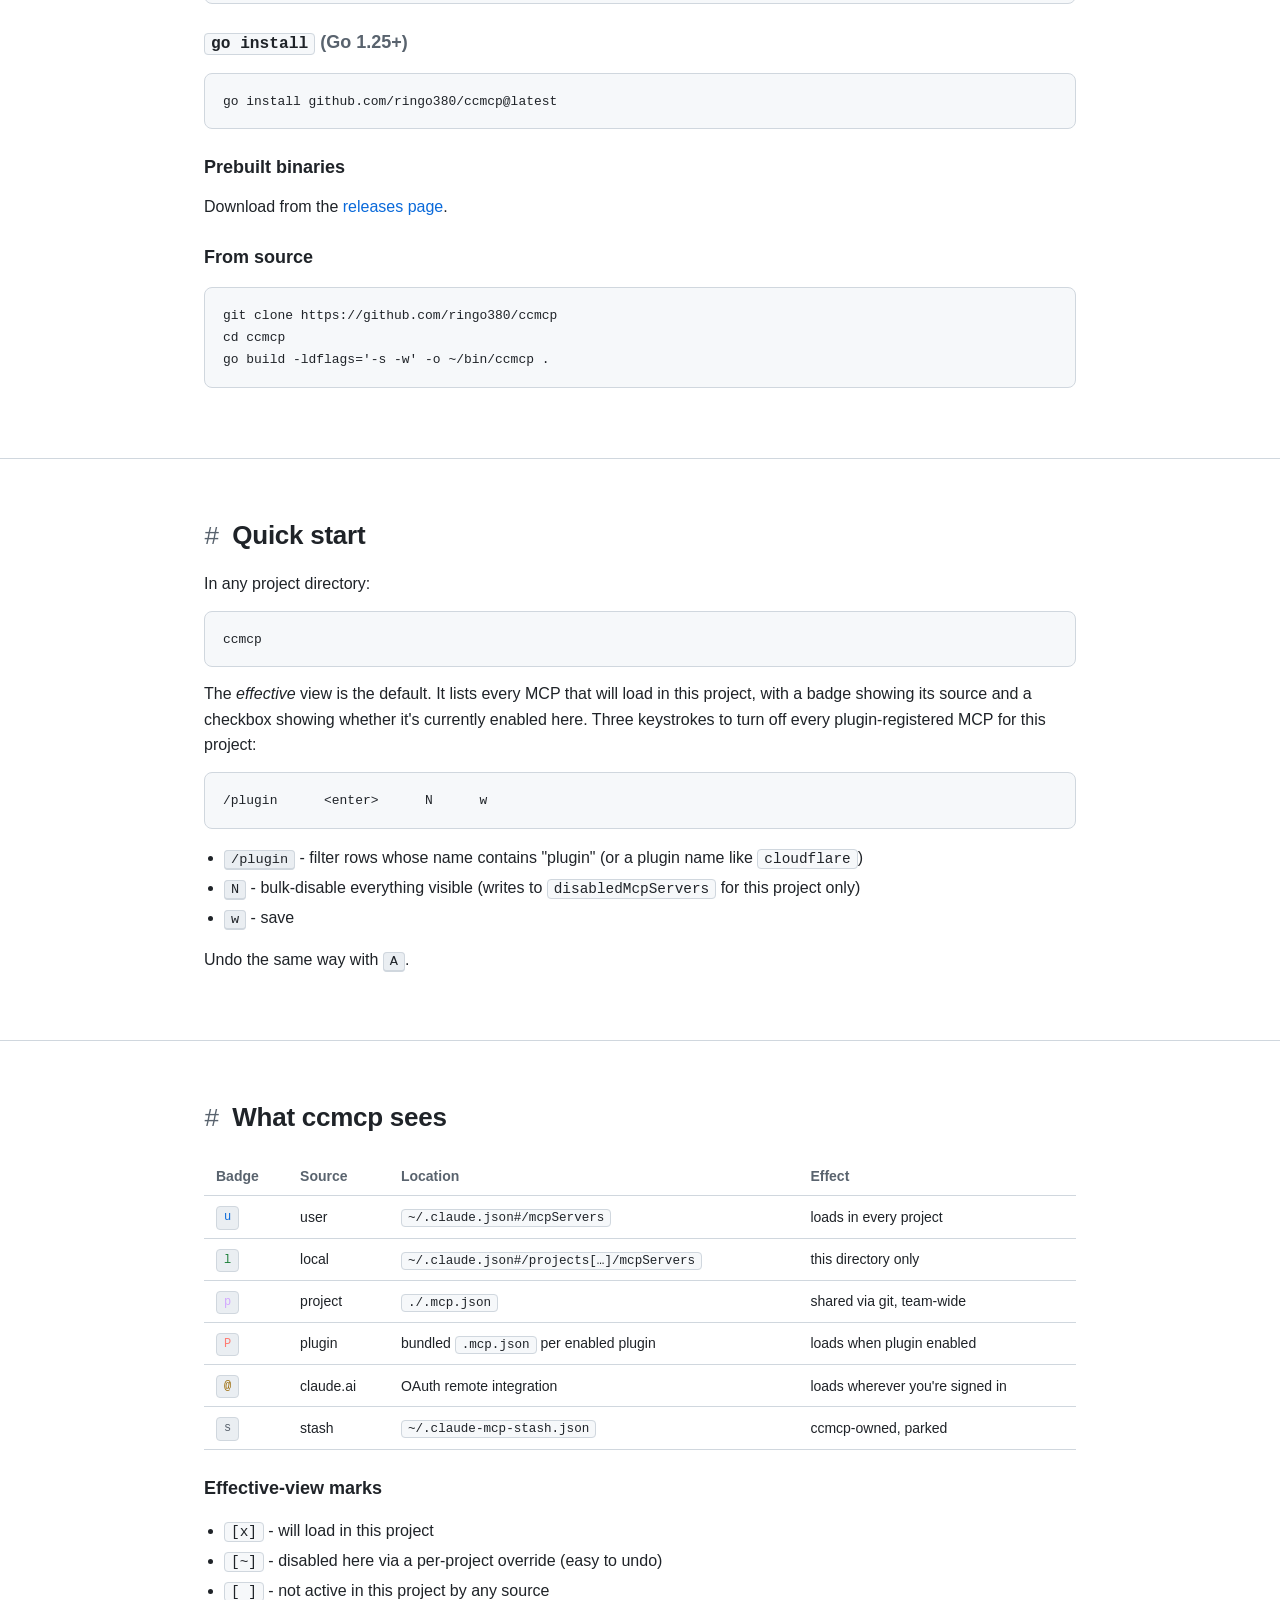
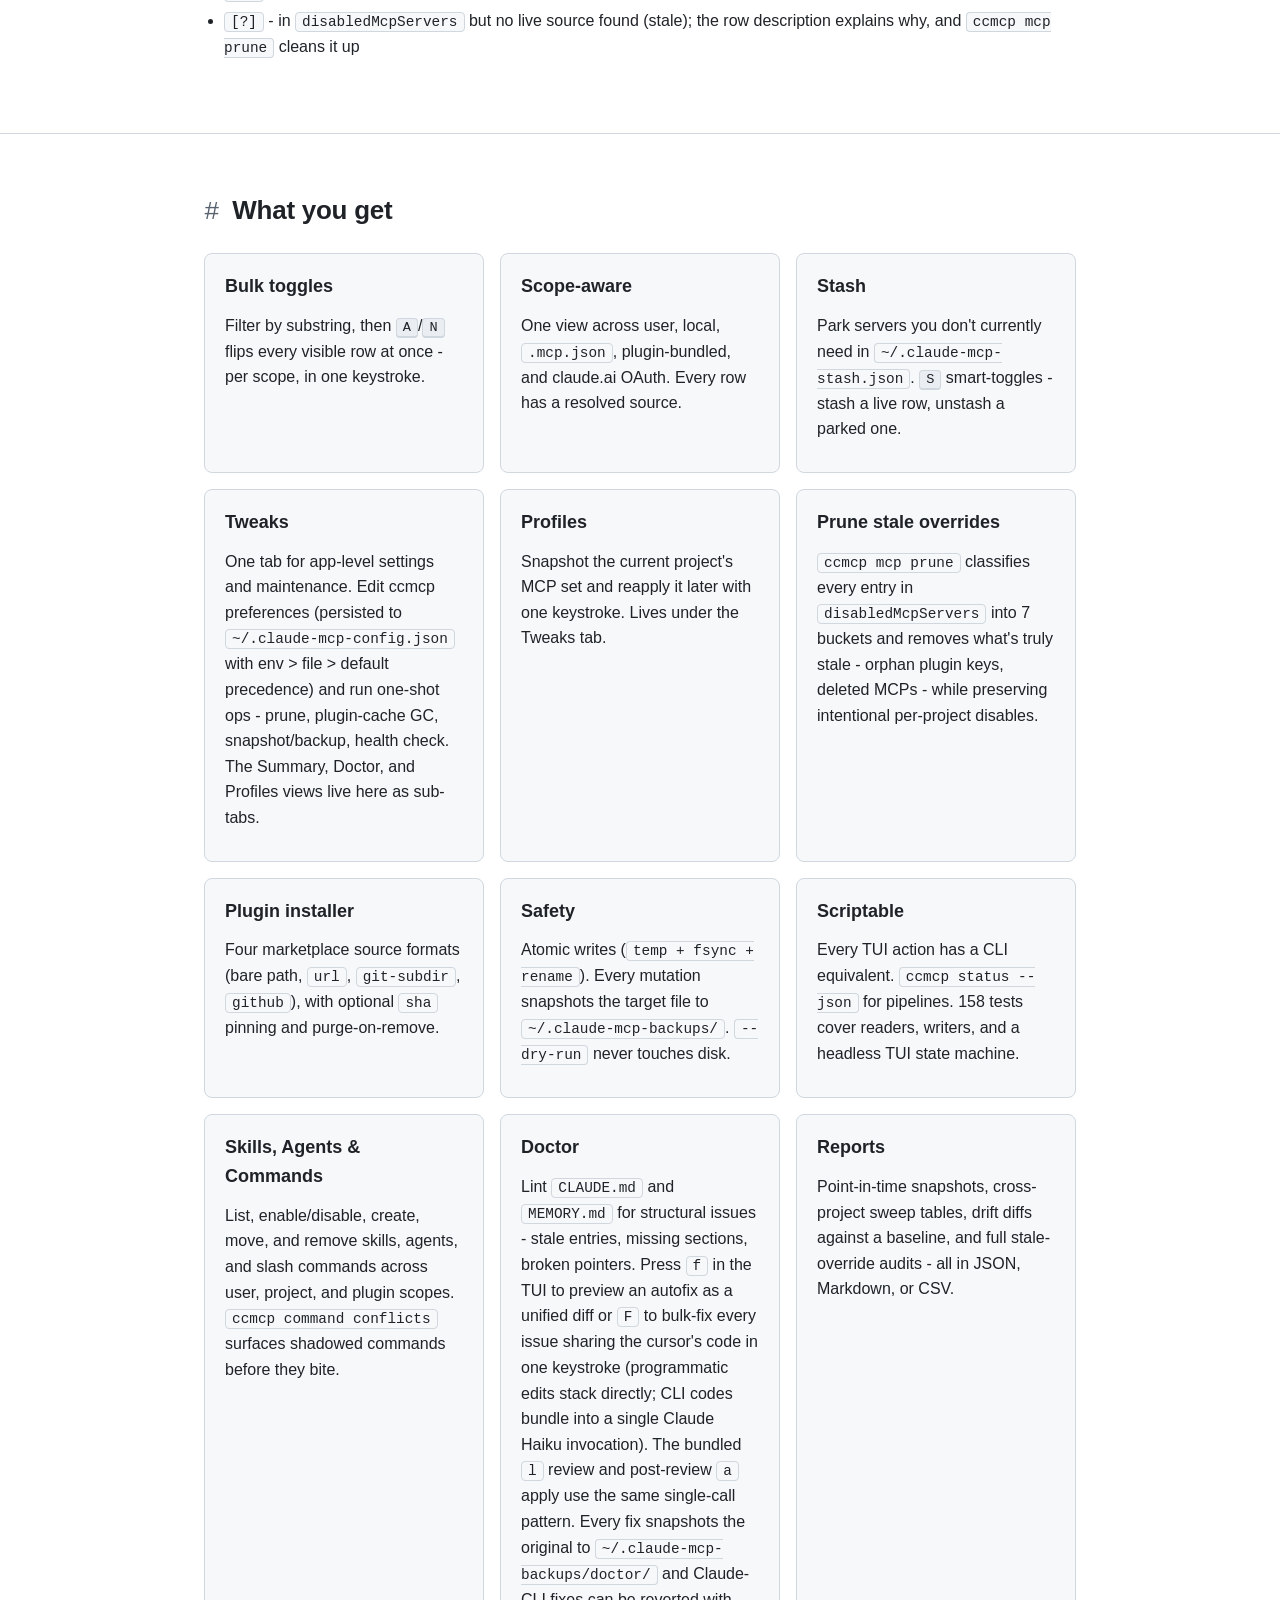
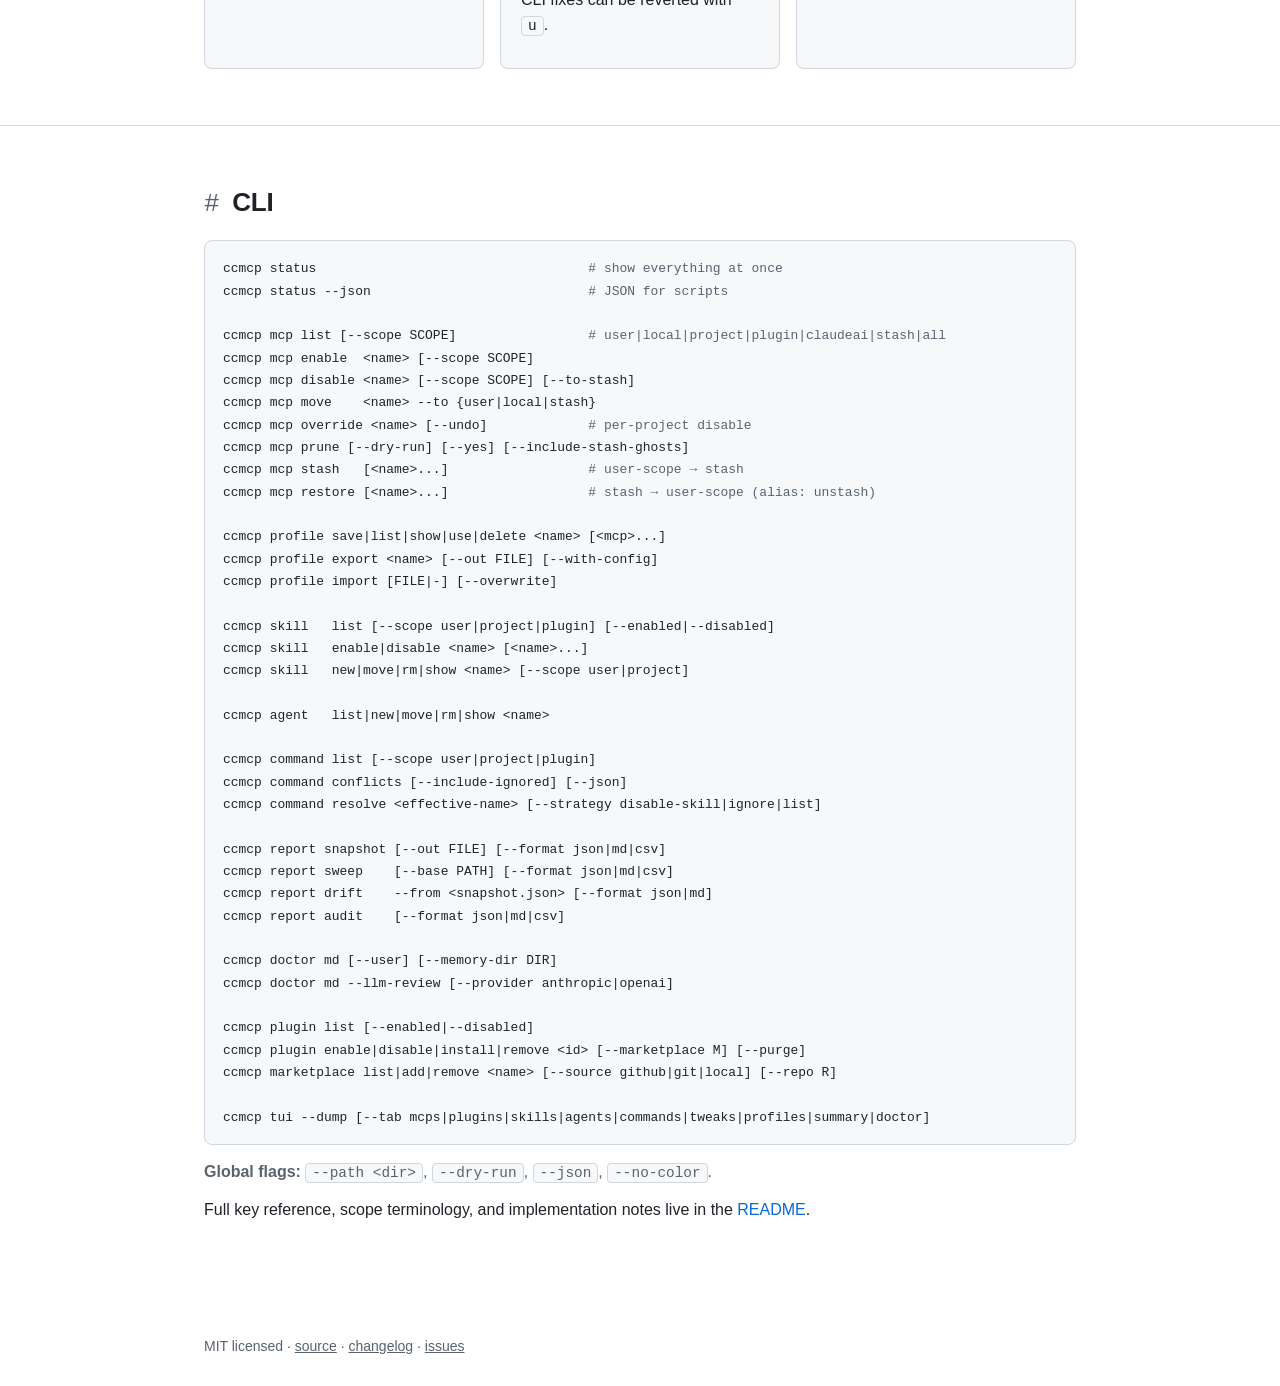
==== commit 734fc46a: "ccmcp docs: v0.24.0, Windows install via Scoop and winget" ====
--- a/docs/ccmcp/index.html
+++ b/docs/ccmcp/index.html
@@ -243,7 +243,7 @@
   <div class="wrap">
     <div class="title-row">
       <h1><span class="prompt">&gt;_</span> ccmcp</h1>
-      <span class="tag" id="version">v0.23.0</span>
+      <span class="tag" id="version">v0.24.0</span>
     </div>
     <p class="lede">A dynamic CLI and TUI for managing Claude Code's MCP servers, plugins, and per-project overrides across every scope Claude Code honors.</p>
     <div class="cta">
@@ -265,7 +265,7 @@
         <span class="dot r"></span><span class="dot y"></span><span class="dot g"></span>
         <span class="title">ccmcp - MCPs tab</span>
       </div>
-      <div class="term-body"><span class="acc">ccmcp</span> <span class="dim">v0.23.0</span>    <span class="dim">project:</span> ~/git/ccmcp    <span class="warn">UNSAVED</span>
+      <div class="term-body"><span class="acc">ccmcp</span> <span class="dim">v0.24.0</span>    <span class="dim">project:</span> ~/git/ccmcp    <span class="warn">UNSAVED</span>
 <span class="dim">──────────────────────────────────────────────────────────────────</span>
 <span class="acc">[MCPs]</span>  Plugins  Marketplaces  Discover  Skills  Agents  Commands  Tweaks   <span class="dim">scope: effective</span>
 
@@ -289,6 +289,13 @@
     <h3>Homebrew <span class="muted">(macOS, Linux)</span></h3>
 <pre><code>brew install robworks-code/tap/ccmcp</code></pre>
     <p class="muted">Homebrew 5.x requires third-party taps to be trusted. If install or <code>brew upgrade</code> reports <code>Refusing to load formula ... from untrusted tap</code>, trust it once with <code>brew trust robworks-code/tap</code> (a one-time, per-machine step that applies to every non-official tap).</p>
+
+    <h3>Scoop <span class="muted">(Windows)</span></h3>
+<pre><code>scoop bucket add robworks https://github.com/robworks-code/scoop-bucket
+scoop install ccmcp</code></pre>
+
+    <h3>winget <span class="muted">(Windows, pending first-manifest acceptance)</span></h3>
+<pre><code>winget install Robworks.ccmcp</code></pre>
 
     <h3><code>go install</code> <span class="muted">(Go 1.25+)</span></h3>
 <pre><code>go install github.com/ringo380/ccmcp@latest</code></pre>
